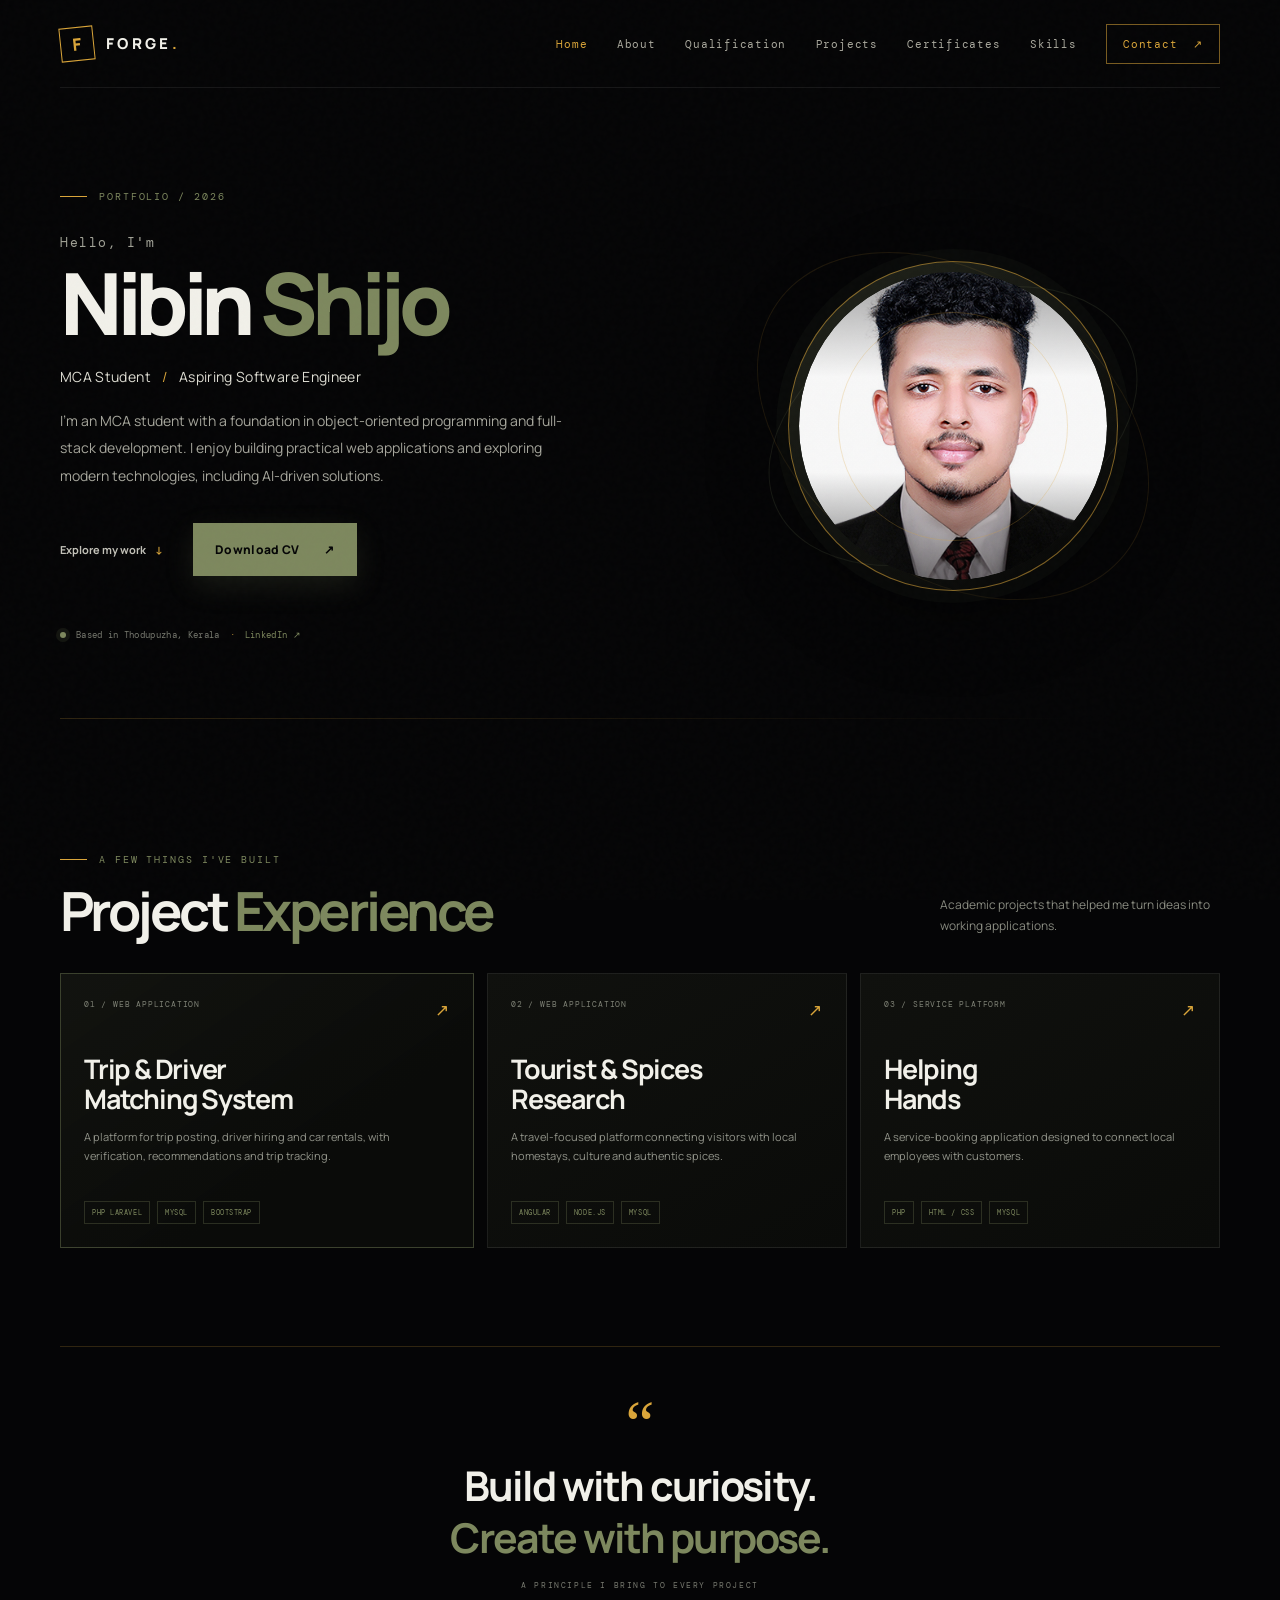
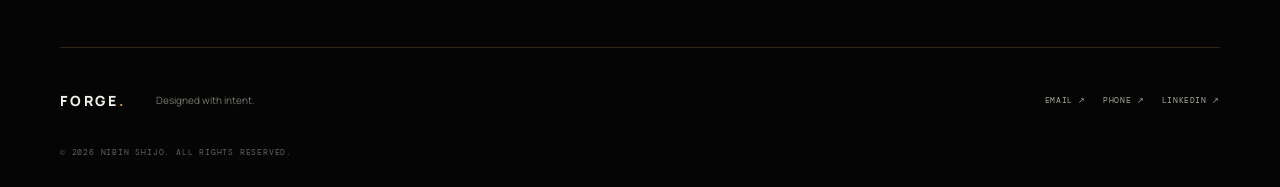
==== index.html @ 7d83c455 "initial commit" ====
<!DOCTYPE html>
<html lang="en">
<head>
  <meta charset="UTF-8" />
  <meta name="viewport" content="width=device-width, initial-scale=1.0" />
  <meta name="theme-color" content="#050506" />
  <meta name="description" content="The personal portfolio of Nibin Shijo — MCA student and aspiring software engineer." />

  <title>FORGE — Nibin Shijo | Portfolio</title>

  <link rel="preconnect" href="https://fonts.googleapis.com" />
  <link rel="preconnect" href="https://fonts.gstatic.com" crossorigin />

  <link href="https://fonts.googleapis.com/css2?family=DM+Mono:wght@400;500&family=Manrope:wght@400;500;600;700;800&display=swap" rel="stylesheet" />

  <link rel="stylesheet" href="Assets/css/style.css" />
</head>

<body>

  <div class="page-noise" aria-hidden="true"></div>

  <!-- HEADER -->
  <header class="site-header">

    <a class="brand" href="index.html" aria-label="FORGE home">
      <span class="brand-mark">F</span>
      <span class="brand-name">FORGE<span class="brand-period">.</span></span>
    </a>

    <button
      class="menu-toggle"
      type="button"
      aria-label="Open navigation"
      aria-expanded="false"
      aria-controls="primary-navigation"
    >
      <span></span>
      <span></span>
    </button>

    <nav class="primary-nav" id="primary-navigation" aria-label="Main navigation">
      <a class="nav-link active" href="index.html" aria-current="page">Home</a>
      <a class="nav-link" href="about.html">About</a>
      <a class="nav-link" href="qualification.html">Qualification</a>
      <a class="nav-link" href="projects.html">Projects</a>
      <a class="nav-link" href="certificate.html">Certificates</a>
      <a class="nav-link" href="skills.html">Skills</a>
      <a class="nav-link nav-contact" href="contact.html">
        Contact <span aria-hidden="true">↗</span>
      </a>
    </nav>

  </header>

  <!-- MAIN CONTENT -->
  <main>

    <!-- HERO SECTION -->
    <section class="hero section-shell" aria-labelledby="hero-title">

      <!-- LEFT CONTENT -->
      <div class="hero-copy">

        <p class="eyebrow">
          <span class="eyebrow-line"></span>
          PORTFOLIO / 2026
        </p>

        <p class="intro-label">Hello, I'm</p>

        <h1 id="hero-title">
          Nibin <span>Shijo</span><span class="heading-period"></span>
        </h1>

        <p class="hero-role">
          MCA Student
          <span class="role-divider">/</span>
          Aspiring Software Engineer
        </p>

        <p class="hero-description">
          I'm an MCA student with a foundation in object-oriented programming
          and full-stack development. I enjoy building practical web applications
          and exploring modern technologies, including AI-driven solutions.
        </p>

        <div class="hero-actions">

          <!-- <a class="button button-primary" href="mailto:nibinshijo@gmail.com">
            Let's connect
            <span class="button-arrow" aria-hidden="true">↗</span>
          </a> -->

          
          <a class="text-link" href="#selected-work">
            Explore my work <span aria-hidden="true">↓</span>
          </a>

          <a
            class="button button-primary"
            href="Assets/documents/Nibin-Shijo-Resume.pdf"
            download
          >
            Download CV <span aria-hidden="true">↗</span>
          </a>

        </div>

        <div class="hero-meta">

          <span class="availability-dot" aria-hidden="true"></span>

          <span>Based in Thodupuzha, Kerala</span>

          <span class="meta-separator">·</span>

          <a
            href="https://www.linkedin.com/in/nibin-shijo-0aa4ab343"
            target="_blank"
            rel="noopener noreferrer"
          >
            LinkedIn ↗
          </a>

        </div>

      </div>

      <!-- RIGHT SIDE: PROFILE PHOTO -->
      <div class="hero-visual">

        <!-- Decorative orbital rings -->
        <div class="orbit orbit-one" aria-hidden="true"></div>
        <div class="orbit orbit-two" aria-hidden="true"></div>

        <!-- Circular profile frame -->
        <div class="portrait-frame">

          <div class="portrait-inner">

            <!-- YOUR PROFILE PHOTO -->
            <img
              class="portrait-photo"
              src="Assets/images/profile.jpg"
              alt="Profile photograph of Nibin Shijo"
              fetchpriority="high"
            />

            <!-- Top label -->
            <!-- <span class="portrait-kicker">
              THE DEVELOPER
            </span> -->

            <!-- Bottom label -->
            <!-- <span class="portrait-name">
              NIBIN SHIJO
            </span> -->

          </div>

        </div>

        <!-- Decorative index -->
        <!-- <div class="visual-index" aria-hidden="true">
          <span>01</span>
          <span class="visual-index-line"></span>
          <span>04</span>
        </div> -->

        <!-- Side description -->
        <!-- <div class="visual-note" aria-hidden="true">
          CURIOUS BY NATURE<br />
          BUILT TO CREATE
        </div> -->

      </div>

      <div class="hero-bottom-rule" aria-hidden="true"></div>

      <!-- <div class="scroll-cue">
        <span class="scroll-line"></span>
        SCROLL TO EXPLORE
      </div> -->

    </section>

    <!-- TECHNOLOGY SECTION -->
    <!-- <section class="toolkit section-shell" aria-labelledby="toolkit-title">

      <div class="section-kicker">
        <span class="section-number">01</span>
        <h2 id="toolkit-title">TOOLS IN MY WORKFLOW</h2>
      </div>

      <div class="toolkit-list" aria-label="Technologies">

        <span>JAVA</span>
        <span>PYTHON</span>
        <span>PHP / LARAVEL</span>
        <span>ANGULAR</span>
        <span>MYSQL</span>
        <span>HTML & CSS</span>

      </div>

    </section> -->

    <!-- PROJECT SECTION -->
    <section
      class="work-section section-shell"
      id="selected-work"
      aria-labelledby="work-title"
    >

      <div class="work-heading">

        <div>
          <p class="eyebrow">
            <span class="eyebrow-line"></span>
            A FEW THINGS I'VE BUILT
          </p>

          <h2 id="work-title">
            Project <span>Experience</span><span class="heading-period"></span>
          </h2>
        </div>

        <p class="work-heading-note">
          Academic projects that helped me turn ideas into working applications.
        </p>

      </div>

      <div class="project-grid">

        <article class="project-card project-card-featured">

          <div class="project-topline">
            <span>01 / WEB APPLICATION</span>
            <span class="project-symbol">↗</span>
          </div>

          <h3>Trip &amp; Driver<br />Matching System</h3>

          <p>
            A platform for trip posting, driver hiring and car rentals,
            with verification, recommendations and trip tracking.
          </p>

          <div class="project-tags">
            <span>PHP LARAVEL</span>
            <span>MYSQL</span>
            <span>BOOTSTRAP</span>
          </div>

        </article>

        <article class="project-card">

          <div class="project-topline">
            <span>02 / WEB APPLICATION</span>
            <span class="project-symbol">↗</span>
          </div>

          <h3>Tourist &amp; Spices<br />Research</h3>

          <p>
            A travel-focused platform connecting visitors with local
            homestays, culture and authentic spices.
          </p>

          <div class="project-tags">
            <span>ANGULAR</span>
            <span>NODE.JS</span>
            <span>MYSQL</span>
          </div>

        </article>

        <article class="project-card">

          <div class="project-topline">
            <span>03 / SERVICE PLATFORM</span>
            <span class="project-symbol">↗</span>
          </div>

          <h3>Helping<br />Hands</h3>

          <p>
            A service-booking application designed to connect
            local employees with customers.
          </p>

          <div class="project-tags">
            <span>PHP</span>
            <span>HTML / CSS</span>
            <span>MYSQL</span>
          </div>

        </article>

      </div>

    </section>

    <!-- PERSONAL QUOTE -->
    <section class="quote-section section-shell" aria-label="Personal quote">

      <span class="quote-mark" aria-hidden="true">“</span>

      <blockquote>
        Build with curiosity.<br />
        <span>Create with purpose.</span>
      </blockquote>

      <p class="quote-credit">
        A PRINCIPLE I BRING TO EVERY PROJECT
      </p>

    </section>

  </main>

  <!-- FOOTER -->
  <footer class="site-footer section-shell">

    <a class="footer-brand" href="index.html">
      FORGE<span>.</span>
    </a>

    <p>Designed with intent.</p>

    <div class="footer-links">

      <a href="mailto:nibinshijo@gmail.com">EMAIL ↗</a>

      <a href="tel:+918281310575">PHONE ↗</a>

      <a
        href="https://www.linkedin.com/in/nibin-shijo-0aa4ab343"
        target="_blank"
        rel="noopener noreferrer"
      >
        LINKEDIN ↗
      </a>

    </div>

    <small>
      © <span id="current-year">2026</span>
      NIBIN SHIJO. ALL RIGHTS RESERVED.
    </small>

  </footer>

  <!-- JAVASCRIPT -->
  <script src="Assets/js/script.js"></script>

</body>
</html>
---- Assets/css/style.css ----
/* =====================================================
   FORGE PERSONAL PORTFOLIO
   COMPLETE MAIN STYLESHEET
===================================================== */


/* =====================================================
   01. ROOT VARIABLES
===================================================== */

:root {
    --black: #050506;
    --black-soft: #0b0c0a;
    --panel: #10110e;

    --olive: #7D885E;
    --olive-deep: #626d48;

    --brass: #D9A53A;

    --white: #f1f0e9;
    --muted: #a2a397;

    --line: rgba(217,165,58,0.20);

    --font-main: "Manrope", "Segoe UI", sans-serif;
    --font-mono: "DM Mono", Consolas, monospace;
}


/* =====================================================
   02. GLOBAL STYLES
===================================================== */

* {
    margin: 0;
    padding: 0;
    box-sizing: border-box;
}

html {
    scroll-behavior: smooth;
    background: var(--black);
}

body {
    background: var(--black);
    color: var(--white);
    font-family: var(--font-main);
    -webkit-font-smoothing: antialiased;
    overflow-x: hidden;
}

a {
    color: inherit;
    text-decoration: none;
}

button {
    font: inherit;
}

img {
    max-width: 100%;
}

::selection {
    background: var(--brass);
    color: var(--black);
}

.section-shell,
.site-header {
    width: min(1160px, calc(100% - 96px));
    margin-inline: auto;
}


/* =====================================================
   03. BACKGROUND TEXTURE
===================================================== */

.page-noise {
    position: fixed;
    inset: 0;
    z-index: 10;
    pointer-events: none;
    opacity: .035;

    background-image: url("data:image/svg+xml,%3Csvg viewBox='0 0 180 180' xmlns='http://www.w3.org/2000/svg'%3E%3Cfilter id='n'%3E%3CfeTurbulence type='fractalNoise' baseFrequency='.9' numOctaves='3' stitchTiles='stitch'/%3E%3C/filter%3E%3Crect width='100%25' height='100%25' filter='url(%23n)' opacity='.5'/%3E%3C/svg%3E");
}


/* =====================================================
   04. HEADER AND NAVIGATION
===================================================== */

.site-header {
    min-height: 88px;

    display: flex;
    align-items: center;
    justify-content: space-between;

    border-bottom: 1px solid rgba(255,255,255,.075);

    position: relative;
    z-index: 20;
}

.brand {
    display: inline-flex;
    align-items: center;
    gap: 12px;
}

.brand-mark {
    width: 34px;
    height: 34px;

    display: grid;
    place-items: center;

    border: 1px solid var(--brass);
    color: var(--brass);

    font-size: 17px;
    font-weight: 800;

    transform: rotate(-6deg);
}

.brand-name {
    letter-spacing: .22em;
    font-size: 15px;
    font-weight: 800;
}

.brand-period,
.footer-brand span {
    color: var(--brass);
}

.primary-nav {
    display: flex;
    align-items: center;
    gap: clamp(15px,2.3vw,30px);
}

.nav-link {
    color: #aaa99e;

    font: 11px var(--font-mono);
    letter-spacing: .07em;

    transition: color .25s ease;
}

.nav-link:hover,
.nav-link.active {
    color: var(--brass);
}

.nav-contact {
    color: var(--brass);

    border: 1px solid rgba(217,165,58,.55);
    padding: 12px 16px;

    transition: background .25s ease;
}

.nav-contact:hover {
    background: rgba(217,165,58,.1);
}

.nav-contact span {
    padding-left: 8px;
}

.menu-toggle {
    display: none;
    background: transparent;
    border: 1px solid rgba(217,165,58,.35);
    cursor: pointer;
}


/* =====================================================
   05. COMMON TYPOGRAPHY
===================================================== */

.eyebrow,
.intro-label,
.section-kicker h2,
.toolkit-list,
.hero-meta,
.visual-note,
.visual-index,
.scroll-cue,
.project-topline,
.project-tags,
.quote-credit,
.footer-links,
.site-footer small {
    font-family: var(--font-mono);
}

.eyebrow {
    color: var(--olive);

    font-size: 10px;
    letter-spacing: .19em;

    display: flex;
    gap: 12px;
    align-items: center;

    margin-bottom: 31px;
}

.eyebrow-line {
    width: 27px;
    height: 1px;
    background: var(--brass);
    display: inline-block;
}

.intro-label {
    color: var(--muted);
    font-size: 13px;
    letter-spacing: .12em;
    margin-bottom: 10px;
}

h1 {
    font-size: clamp(52px,6.7vw,88px);
    line-height: .98;
    letter-spacing: -.075em;
    font-weight: 800;
}

h1 span:first-child {
    color: var(--olive);
}

.heading-period {
    color: var(--brass);
}


/* =====================================================
   06. COMMON BUTTONS
===================================================== */

.button {
    display: inline-flex;
    align-items: center;
    justify-content: center;
    gap: 25px;

    min-height: 53px;
    padding: 0 22px;

    font-size: 12px;
    font-weight: 800;
    letter-spacing: .025em;

    transition: transform .2s ease, background .2s ease;
}

.button:hover {
    transform: translateY(-3px);
}

.button-primary {
    background: var(--olive);
    color: var(--black);

    box-shadow: 0 10px 30px rgba(125,136,94,.16);
}

.button-primary:hover {
    background: #929d70;
}

.button-arrow {
    color: var(--brass);
    font-size: 17px;
}

.text-link {
    color: #c3c2b9;
    font-size: 11px;
    font-weight: 700;
}

.text-link span {
    color: var(--brass);
    margin-left: 7px;
}


/* =====================================================
   07. HOME PAGE - HERO
===================================================== */

.hero {
    min-height: 625px;

    padding-top: 102px;
    padding-bottom: 100px;

    display: grid;
    grid-template-columns: 1.08fr .92fr;

    align-items: center;
    position: relative;
}

.hero-copy {
    max-width: 600px;
    position: relative;
    z-index: 2;
    padding-bottom: 22px;
}

.hero-role {
    color: #deddd3;
    font-size: 14px;
    letter-spacing: .025em;
    margin-top: 22px;
}

.role-divider {
    color: var(--brass);
    padding-inline: 8px;
}

.hero-description {
    max-width: 505px;
    color: #a6a69c;
    font-size: 14px;
    line-height: 1.95;
    margin-top: 21px;
}

.hero-actions {
    display: flex;
    align-items: center;
    gap: 30px;
    margin-top: 34px;
}

.hero-meta {
    display: flex;
    align-items: center;
    flex-wrap: wrap;
    gap: 10px;

    color: #77796f;
    font-size: 9px;
    letter-spacing: .035em;

    margin-top: 53px;
}

.hero-meta a {
    color: var(--olive);
}

.availability-dot {
    width: 6px;
    height: 6px;
    border-radius: 50%;

    background: var(--olive);
    box-shadow: 0 0 0 4px rgba(125,136,94,.12);
}

.meta-separator {
    color: var(--brass);
}


/* =====================================================
   08. PROFILE PHOTO
===================================================== */

.hero-visual {
    min-height: 410px;

    display: grid;
    place-items: center;

    position: relative;
    isolation: isolate;
}

.portrait-frame {
    width: min(330px,27vw);
    aspect-ratio: 1;

    border-radius: 50%;
    padding: 10px;

    border: 1px solid rgba(217,165,58,.55);

    position: relative;
    z-index: 1;

    background: linear-gradient(
        145deg,
        rgba(125,136,94,.24),
        rgba(5,5,6,.4)
    );

    box-shadow:
        0 0 0 12px rgba(125,136,94,.045),
        0 22px 80px rgba(0,0,0,.45);
}

.portrait-inner {
    width: 100%;
    height: 100%;

    border-radius: 50%;
    overflow: hidden;

    position: relative;

    display: flex;
    align-items: center;
    justify-content: center;

    background: #11130f;
}

.portrait-photo {
    position: absolute;
    inset: 0;

    width: 100%;
    height: 100%;

    object-fit: cover;
    object-position: center 30%;

    border-radius: 50%;
    z-index: 1;
}

.portrait-inner::after {
    content: "";
    position: absolute;
    inset: 0;

    border-radius: 50%;

    background: linear-gradient(
        to bottom,
        rgba(5,5,6,.38) 0%,
        rgba(5,5,6,.03) 34%,
        rgba(5,5,6,.03) 65%,
        rgba(5,5,6,.58) 100%
    );

    z-index: 2;
    pointer-events: none;
}

.portrait-inner::before {
    content: "";
    position: absolute;

    width: 74%;
    height: 74%;

    border: 1px solid rgba(217,165,58,.24);
    border-radius: 50%;

    z-index: 3;
    pointer-events: none;
}

.portrait-kicker,
.portrait-name {
    position: absolute;
    z-index: 4;

    text-align: center;
    white-space: nowrap;

    pointer-events: none;
}

.portrait-kicker {
    top: 17%;
    left: 50%;
    transform: translateX(-50%);

    color: var(--brass);
    font: 9px var(--font-mono);
    letter-spacing: .28em;
}

.portrait-name {
    bottom: 16%;
    left: 50%;
    transform: translateX(-50%);

    color: #d3d1c7;
    font: 9px var(--font-mono);
    letter-spacing: .25em;
}

.orbit {
    position: absolute;
    border: 1px solid rgba(125,136,94,.18);
    border-radius: 50%;
    transform: rotate(-25deg);
}

.orbit-one {
    width: 390px;
    height: 250px;
}

.orbit-two {
    width: 430px;
    height: 300px;
    border-color: rgba(217,165,58,.12);
    transform: rotate(35deg);
}

.visual-index {
    position: absolute;
    right: 5%;
    bottom: 7%;

    display: flex;
    align-items: center;
    gap: 9px;

    color: #888a7e;
    font-size: 9px;
}

.visual-index span:first-child {
    color: var(--brass);
}

.visual-index-line {
    height: 1px;
    width: 37px;
    background: var(--olive);
}

.visual-note {
    position: absolute;
    left: -1%;
    bottom: 8%;

    color: #72756a;
    font-size: 8px;
    line-height: 1.8;
    letter-spacing: .11em;
}

.hero-bottom-rule {
    position: absolute;
    bottom: 44px;
    left: 0;
    right: 0;

    height: 1px;
    background: linear-gradient(90deg,var(--line),transparent 88%);
}

.scroll-cue {
    position: absolute;
    right: 0;
    bottom: 28px;

    display: flex;
    align-items: center;
    gap: 10px;

    color: #696b61;
    font-size: 8px;
    letter-spacing: .12em;
}

.scroll-line {
    width: 25px;
    height: 1px;
    background: var(--brass);
}


/* =====================================================
   09. TECHNOLOGY TOOLKIT
===================================================== */

.toolkit {
    padding-top: 37px;
    padding-bottom: 76px;
    border-bottom: 1px solid rgba(255,255,255,.07);
}

.section-kicker {
    display: flex;
    align-items: center;
    gap: 16px;
}

.section-number {
    color: var(--brass);
    font: 10px var(--font-mono);
}

.section-kicker h2 {
    color: #77796f;
    font-size: 9px;
    letter-spacing: .17em;
    font-weight: 400;
}

.toolkit-list {
    margin-top: 24px;

    display: grid;
    grid-template-columns: repeat(6,1fr);
    gap: 10px;
}

.toolkit-list span {
    min-height: 57px;

    display: grid;
    place-items: center;

    border: 1px solid rgba(255,255,255,.075);

    color: #9b9c91;
    font-size: 10px;
    letter-spacing: .08em;

    transition: border-color .2s ease,color .2s ease;
}

.toolkit-list span:hover {
    border-color: var(--olive);
    color: var(--white);
}


/* =====================================================
   10. HOME PAGE PROJECT CARDS
===================================================== */

.work-section {
    padding-top: 90px;
    padding-bottom: 98px;
}

.work-heading {
    display: flex;
    justify-content: space-between;
    align-items: end;
    gap: 30px;
    margin-bottom: 36px;
}

.work-heading .eyebrow {
    margin-bottom: 17px;
}

.work-heading h2 {
    font-size: clamp(36px,4.5vw,54px);
    letter-spacing: -.065em;
    line-height: 1;
}

.work-heading h2 span:first-child {
    color: var(--olive);
}

.work-heading-note {
    max-width: 280px;
    color: #898b80;
    font-size: 12px;
    line-height: 1.8;
}

.project-grid {
    display: grid;
    grid-template-columns: 1.15fr 1fr 1fr;
    gap: 13px;
}

.project-card {
    min-height: 275px;
    padding: 25px 23px 23px;

    display: flex;
    flex-direction: column;

    background: linear-gradient(150deg,#10110e,#0a0b09);
    border: 1px solid rgba(255,255,255,.08);

    transition: transform .25s ease,border-color .25s ease;
}

.project-card:hover {
    transform: translateY(-5px);
    border-color: rgba(217,165,58,.35);
}

.project-card-featured {
    border-color: rgba(125,136,94,.42);
    background: linear-gradient(145deg,rgba(125,136,94,.11),#0a0b09 64%);
}

.project-topline {
    display: flex;
    justify-content: space-between;

    color: #7e8175;
    font-size: 8px;
    letter-spacing: .1em;
}

.project-symbol {
    color: var(--brass);
    font-size: 17px;
}

.project-card h3 {
    font-size: clamp(20px,2.1vw,27px);
    line-height: 1.13;
    letter-spacing: -.045em;
    margin: 33px 0 12px;
}

.project-card p {
    color: #92948a;
    font-size: 11px;
    line-height: 1.8;
    margin-bottom: 24px;
}

.project-tags {
    display: flex;
    flex-wrap: wrap;
    gap: 7px;
    margin-top: auto;
}

.project-tags span {
    color: var(--olive);
    border: 1px solid rgba(125,136,94,.28);
    padding: 6px 7px;
    font-size: 7px;
    letter-spacing: .08em;
}


/* =====================================================
   11. COMMON INNER PAGE HEADING
===================================================== */

.inner-page {
    min-height: 65vh;
    padding-top: 1px;
    padding-bottom: 105px;
}

.page-heading {
    width: 100%;
    max-width: 850px;

    display: flex;
    flex-direction: column;
    align-items: center;

    text-align: center;

    margin: 70px auto 55px;
    padding-bottom: 55px;

    border-bottom: 1px solid rgba(255,255,255,.08);
}

.page-heading .eyebrow {
    justify-content: center;
    margin-bottom: 22px;
}

.page-heading h1 {
    font-size: clamp(43px,6vw,72px);
    line-height: 1.05;
    letter-spacing: -.075em;
}

.page-heading h1 span:first-child {
    color: var(--olive);
}

.page-heading h1 .heading-period {
    color: var(--brass);
}

.page-intro {
    max-width: 620px;
    margin: 20px auto 0;

    color: #a6a69c;
    font-size: 14px;
    line-height: 1.9;

    text-align: center;
}

.content-section {
    padding-top: 1px;
}

.content-section > .section-kicker {
    margin-bottom: 25px;
}

.section-description {
    max-width: 650px;
    color: #92948a;
    font-size: 12px;
    line-height: 1.8;
    margin-bottom: 23px;
}


/* =====================================================
   12. COMMON PANELS
===================================================== */

.info-panel,
.skill-panel,
.certificate-card,
.compact-card,
.timeline-card {
    background: linear-gradient(150deg,#11120f,#0a0b09);
    border: 1px solid rgba(255,255,255,.08);
}

.info-panel {
    padding: 30px;
}

.panel-index {
    color: var(--brass);
    font: 9px var(--font-mono);
    letter-spacing: .14em;
    margin-bottom: 20px;
}


/* =====================================================
   13. ABOUT PAGE
===================================================== */

.about-grid {
    display: grid;
    grid-template-columns: 1.35fr .85fr;
    gap: 14px;
    padding-top: 36px;
}

.about-main-panel h2,
.contact-message h2 {
    font-size: clamp(25px,3.5vw,38px);
    line-height: 1.16;
    letter-spacing: -.05em;
    margin-bottom: 19px;
}

.about-main-panel h2 span,
.callout-panel h2 span {
    color: var(--olive);
}

.about-main-panel > p:not(.panel-index),
.contact-message > p:not(.panel-index) {
    color: #a1a297;
    font-size: 12px;
    line-height: 1.95;
    margin-bottom: 14px;
}

.detail-list {
    margin: 0;
}

.detail-list > div {
    padding: 15px 0;
    border-bottom: 1px solid rgba(255,255,255,.07);
}

.detail-list > div:last-child {
    border-bottom: 0;
}

.detail-list dt,
.contact-label {
    color: #77796f;
    font: 9px var(--font-mono);
    letter-spacing: .13em;
    margin-bottom: 7px;
}

.detail-list dd {
    color: var(--white);
    font-size: 12px;
    line-height: 1.6;
    margin: 0;
    overflow-wrap: anywhere;
}

.detail-list a:hover {
    color: var(--brass);
}

.compact-card-grid {
    display: grid;
    grid-template-columns: repeat(3,1fr);
    gap: 13px;
}

.compact-card {
    min-height: 210px;
    padding: 24px;
    transition: transform .25s ease,border-color .25s ease;
}

.compact-card:hover {
    transform: translateY(-5px);
    border-color: rgba(217,165,58,.35);
}

.card-count {
    color: var(--brass);
    font: 10px var(--font-mono);
}

.compact-card h3 {
    color: var(--white);
    font-size: 19px;
    line-height: 1.3;
    letter-spacing: -.035em;
    margin: 24px 0 11px;
}

.compact-card p {
    color: #92948a;
    font-size: 11px;
    line-height: 1.85;
}

.callout-panel {
    margin-top: 58px;
    padding: 29px 31px;

    border: 1px solid rgba(217,165,58,.2);

    background: linear-gradient(
        110deg,
        rgba(125,136,94,.12),
        rgba(5,5,6,.2)
    );

    display: flex;
    justify-content: space-between;
    align-items: center;
    gap: 25px;
}

.callout-panel .panel-index {
    margin-bottom: 12px;
}

.callout-panel h2 {
    color: var(--white);
    font-size: clamp(22px,3vw,31px);
    letter-spacing: -.045em;
}

.callout-panel .button {
    flex-shrink: 0;
}


/* =====================================================
   14. QUALIFICATION PAGE
===================================================== */

.timeline-list {
    max-width: 850px;
}

.timeline-item {
    display: grid;
    grid-template-columns: 150px 20px 1fr;
    gap: 15px;
    position: relative;
    padding-bottom: 17px;
}

.timeline-item:not(:last-child) .timeline-marker::after {
    content: "";
    position: absolute;
    width: 1px;
    top: 13px;
    bottom: -19px;
    left: 50%;
    background: rgba(217,165,58,.25);
}

.timeline-date {
    color: #85877c;
    font: 9px var(--font-mono);
    letter-spacing: .08em;
    padding-top: 27px;
}

.timeline-marker {
    width: 9px;
    height: 9px;
    border-radius: 50%;
    border: 1px solid var(--brass);
    background: var(--black);
    margin: 29px auto 0;
    position: relative;
    z-index: 1;
}

.timeline-card {
    padding: 22px 25px;
}

.timeline-card .panel-index {
    margin-bottom: 10px;
}

.timeline-card h2 {
    color: var(--white);
    font-size: 19px;
    letter-spacing: -.03em;
    margin-bottom: 8px;
}

.timeline-card h2 span {
    color: var(--olive);
}

.timeline-card .institution {
    color: #92948a;
    font-size: 11px;
    line-height: 1.7;
    margin-bottom: 12px;
}

.result-line {
    color: #85877c;
    font: 9px var(--font-mono);
    letter-spacing: .08em;
}

.result-line strong {
    color: var(--brass);
    font-size: 11px;
    margin-left: 7px;
}


/* Qualification redesigned timeline */

.qualification-page {
    position: relative;
    overflow: hidden;
    padding-bottom: 100px;
}

.qualification-page::before {
    content: "";
    position: absolute;
    top: 35px;
    left: 50%;

    width: min(550px,90vw);
    aspect-ratio: 1;

    transform: translateX(-50%);
    border-radius: 50%;

    background: radial-gradient(
        circle,
        rgba(125,136,94,.09),
        transparent 70%
    );

    pointer-events: none;
    z-index: 0;
}

.qualification-page > * {
    position: relative;
    z-index: 1;
}

.q-heading {
    max-width: 780px;

    margin: 82px auto;
    padding: 0 16px 42px;

    border-bottom: 1px solid rgba(255,255,255,.08);

    display: flex;
    flex-direction: column;
    align-items: center;

    text-align: center;

    animation: qFadeUp .8s ease both;
}

.q-heading .eyebrow {
    justify-content: center;
    margin-bottom: 20px;
    color: var(--brass);
}

.q-heading h1 {
    margin: 0;
    font-size: clamp(42px,6vw,68px);
    line-height: 1.1;
    letter-spacing: -.065em;
}

.q-heading h1 span {
    color: var(--olive);
}

.q-heading .page-intro {
    max-width: 590px;
    margin: 20px auto 0;
    color: var(--muted);
    font-size: 14px;
    line-height: 1.9;
}

.q-heading-line {
    width: 54px;
    height: 2px;
    margin-top: 27px;
    border-radius: 10px;
    background: var(--brass);
}

.q-heading-meta {
    display: flex;
    align-items: center;
    justify-content: center;
    flex-wrap: wrap;
    gap: 10px;
    margin-top: 23px;
}

.q-heading-meta span {
    padding: 9px 13px;
    border: 1px solid rgba(217,165,58,.2);
    border-radius: 30px;
    background: rgba(125,136,94,.05);
    color: var(--muted);
    font: 9px var(--font-mono);
    letter-spacing: .1em;
}

.q-section-header {
    margin-bottom: 62px;
    text-align: center;
    animation: qFadeUp .8s ease .1s both;
}

.q-section-header .section-kicker {
    justify-content: center;
}

.q-section-header > h2 {
    margin-top: 17px;
    color: var(--white);
    font-size: clamp(27px,4vw,38px);
    letter-spacing: -.05em;
}

.q-section-header > h2 span {
    color: var(--olive);
}

.q-section-header > p {
    margin-top: 12px;
    color: var(--muted);
    font-size: 12px;
    line-height: 1.8;
}

.q-timeline {
    position: relative;
    width: min(760px,100%);
    margin: 0 auto;
    padding: 5px 0 15px;
}

.q-timeline::before {
    content: "";
    position: absolute;
    top: 0;
    bottom: 0;
    left: 50%;
    width: 1px;
    transform: translateX(-50%);

    background: linear-gradient(
        to bottom,
        transparent,
        rgba(217,165,58,.72) 9%,
        rgba(125,136,94,.65) 90%,
        transparent
    );
}

.q-timeline-item {
    position: relative;
    display: flex;
    flex-direction: column;
    align-items: center;
    width: 100%;
    padding: 30px 0 35px;

    opacity: 0;
    animation: qTimelineReveal .75s ease forwards;
}

.q-timeline-item:nth-child(1) {
    animation-delay: .12s;
}

.q-timeline-item:nth-child(2) {
    animation-delay: .25s;
}

.q-timeline-item:nth-child(3) {
    animation-delay: .38s;
}

.q-timeline-item:nth-child(4) {
    animation-delay: .51s;
}

.q-timeline-marker {
    position: absolute;
    top: 0;
    left: 50%;
    z-index: 3;

    width: 16px;
    height: 16px;

    transform: translateX(-50%);

    border: 2px solid var(--brass);
    border-radius: 50%;

    background: var(--black);
    box-shadow: 0 0 0 6px rgba(217,165,58,.08);

    transition: background .3s ease,box-shadow .3s ease;
}

.q-timeline-item:hover .q-timeline-marker {
    background: var(--brass);
    box-shadow: 0 0 0 10px rgba(217,165,58,.1);
}

.q-education-card {
    position: relative;
    width: 100%;
    overflow: hidden;

    padding: 32px 35px;

    border: 1px solid rgba(217,165,58,.17);
    border-radius: 12px;

    background: linear-gradient(
        140deg,
        rgba(125,136,94,.1),
        rgba(16,17,14,.97) 67%
    );

    text-align: center;

    transition:
        transform .35s ease,
        border-color .35s ease,
        box-shadow .35s ease,
        background .35s ease;
}

.q-education-card::before {
    content: "";
    position: absolute;
    top: 0;
    left: 50%;

    width: 65px;
    height: 2px;

    transform: translateX(-50%);
    background: var(--brass);
}

.q-education-card::after {
    content: attr(data-number);
    position: absolute;
    right: 15px;
    bottom: -25px;

    color: rgba(217,165,58,.045);
    font-size: 110px;
    font-weight: 800;
    line-height: 1;

    pointer-events: none;
}

.q-education-card:hover {
    transform: translateY(-7px);
    border-color: rgba(217,165,58,.52);

    background: linear-gradient(
        140deg,
        rgba(125,136,94,.16),
        rgba(16,17,14,.98) 70%
    );

    box-shadow: 0 18px 45px rgba(0,0,0,.3);
}

.q-stage {
    display: inline-flex;
    align-items: center;
    justify-content: center;

    margin-bottom: 20px;
    padding: 8px 15px;

    border: 1px solid rgba(217,165,58,.25);
    border-radius: 30px;

    background: rgba(217,165,58,.08);
    color: var(--brass);

    font: 9px var(--font-mono);
    letter-spacing: .12em;
}

.q-year {
    display: block;
    margin-bottom: 13px;

    color: var(--olive);
    font: 10px var(--font-mono);
    letter-spacing: .15em;
}

.q-education-card h3 {
    position: relative;
    z-index: 1;

    margin-bottom: 13px;

    color: var(--white);
    font-size: clamp(19px,3vw,25px);
    line-height: 1.4;
    letter-spacing: -.035em;
}

.q-education-card h3 span {
    color: var(--brass);
}

.q-institution {
    position: relative;
    z-index: 1;

    max-width: 520px;
    margin: 0 auto 22px;

    color: var(--muted);
    font-size: 12px;
    line-height: 1.8;
}

.q-result {
    position: relative;
    z-index: 1;

    display: inline-flex;
    align-items: center;
    justify-content: center;
    gap: 10px;

    padding: 11px 20px;

    border: 1px solid rgba(125,136,94,.3);
    border-radius: 6px;

    background: rgba(125,136,94,.12);
}

.q-result span {
    color: var(--muted);
    font: 9px var(--font-mono);
    letter-spacing: .1em;
}

.q-result strong {
    color: var(--brass);
    font-size: 14px;
    font-weight: 800;
}

.q-learning-panel {
    max-width: 820px;
    margin: 85px auto 0;
    padding: 45px 30px;

    border: 1px solid rgba(217,165,58,.3);
    border-radius: 12px;

    background:
        radial-gradient(
            circle at top center,
            rgba(125,136,94,.18),
            transparent 65%
        ),
        #0b0c0a;

    text-align: center;
    animation: qFadeUp .85s ease .25s both;
}

.q-learning-icon {
    width: 58px;
    height: 58px;

    display: grid;
    place-items: center;

    margin: 0 auto 23px;

    border: 1px solid rgba(217,165,58,.45);
    border-radius: 50%;

    background: rgba(217,165,58,.06);
    color: var(--brass);
    font-size: 24px;

    transition: transform .35s ease;
}

.q-learning-panel:hover .q-learning-icon {
    transform: rotate(12deg) scale(1.08);
}

.q-learning-label {
    margin-bottom: 16px;
    color: var(--brass);
    font: 9px var(--font-mono);
    letter-spacing: .2em;
}

.q-learning-panel h2 {
    color: var(--white);
    font-size: clamp(25px,4vw,36px);
    letter-spacing: -.05em;
}

.q-learning-panel h2 span {
    color: var(--olive);
}

.q-learning-panel > p:not(.q-learning-label) {
    max-width: 490px;
    margin: 17px auto 25px;

    color: var(--muted);
    font-size: 12px;
    line-height: 1.9;
}

.q-learning-panel .button {
    margin-top: 5px;
}


/* =====================================================
   15. PROJECTS PAGE - INTRODUCTION
===================================================== */

.projects-page {
    padding-bottom: 100px;
    position: relative;
    overflow: hidden;
}

.projects-intro {
    text-align: center;
    max-width: 800px;

    margin: 85px auto 100px;
    padding: 0 15px;

    display: flex;
    flex-direction: column;
    align-items: center;

    animation: projectFadeUp .85s ease both;
}

.projects-intro .eyebrow {
    justify-content: center;
    color: var(--brass);
    margin-bottom: 22px;
}

.projects-intro h1 {
    font-size: clamp(43px,6vw,72px);
    letter-spacing: -.07em;
    line-height: 1.1;
}

.projects-intro h1 span:first-child {
    color: var(--olive);
}

.projects-intro h1 .heading-period {
    color: var(--brass);
}

.projects-intro-description {
    max-width: 590px;
    color: var(--muted);
    font-size: 13px;
    line-height: 1.9;
    margin: 22px auto 0;
}

.projects-intro-line {
    width: 55px;
    height: 2px;
    background: var(--brass);
    margin-top: 30px;
}


/* Project statistics */

.projects-overview {
    display: flex;
    align-items: center;
    justify-content: center;
    gap: 45px;
    margin-top: 35px;
}

.overview-item {
    display: flex;
    flex-direction: column;
    align-items: center;
    gap: 8px;
}

.overview-item strong {
    color: var(--brass);
    font-size: 27px;
    font-weight: 800;
}

.overview-item span {
    color: #85877c;
    font: 8px var(--font-mono);
    letter-spacing: .12em;
}

.overview-divider {
    height: 36px;
    width: 1px;
    background: rgba(217,165,58,.25);
}


/* =====================================================
   16. PROJECTS PAGE - SECTION HEADINGS
===================================================== */

.projects-section-heading {
    display: flex;
    align-items: center;
    justify-content: space-between;
    gap: 20px;

    margin-bottom: 25px;
    padding-bottom: 16px;

    border-bottom: 1px solid rgba(255,255,255,.08);
}

.projects-section-heading .section-kicker {
    display: flex;
    align-items: center;
    gap: 15px;
}

.projects-section-heading .section-kicker h2 {
    color: var(--white);
    font-size: 10px;
    letter-spacing: .15em;
    font-weight: 500;
}

.projects-heading-note {
    color: #77796f;
    font: 8px var(--font-mono);
    letter-spacing: .12em;
}

.featured-project-section {
    margin-bottom: 85px;
}

.other-projects-section {
    margin-bottom: 80px;
}


/* =====================================================
   17. FEATURED PROJECT CARD
===================================================== */

.featured-project-card {
    display: grid;
    grid-template-columns: 1.2fr .8fr;

    min-height: 560px;

    overflow: hidden;

    border: 1px solid rgba(217,165,58,.28);
    border-radius: 12px;

    background: linear-gradient(
        135deg,
        rgba(125,136,94,.09),
        #10110e 45%,
        #0a0b09
    );

    transition:
        border-color .3s ease,
        box-shadow .3s ease;
}

.featured-project-card:hover {
    border-color: rgba(217,165,58,.6);
    box-shadow: 0 20px 60px rgba(0,0,0,.25);
}

.featured-project-content {
    padding: 42px 38px;
}

.project-label-row {
    display: flex;
    align-items: center;
    flex-wrap: wrap;
    gap: 12px;
}

.project-type {
    color: var(--olive);
    font: 9px var(--font-mono);
    letter-spacing: .12em;
}

.featured-badge {
    padding: 6px 10px;

    border: 1px solid rgba(217,165,58,.4);
    border-radius: 3px;

    background: rgba(217,165,58,.08);

    color: var(--brass);
    font: 8px var(--font-mono);
    letter-spacing: .1em;
}

.featured-project-subtitle {
    color: var(--brass);
    font: 9px var(--font-mono);
    letter-spacing: .15em;

    margin-top: 35px;
    margin-bottom: 12px;
}

.featured-project-content h2 {
    color: var(--white);
    font-size: clamp(30px,3.7vw,45px);
    line-height: 1.15;
    letter-spacing: -.055em;

    margin-bottom: 18px;
}

.featured-project-content h2 span {
    color: var(--olive);
    display: block;
}

.featured-project-description {
    max-width: 560px;

    color: #a2a397;
    font-size: 12px;
    line-height: 1.95;

    margin-bottom: 28px;
}

.project-feature-heading,
.project-tech-heading {
    color: #85877c;
    font: 9px var(--font-mono);
    letter-spacing: .13em;

    margin-bottom: 16px;
}

.modern-feature-list {
    list-style: none;
    display: grid;
    gap: 13px;

    margin-bottom: 30px;
}

.modern-feature-list li {
    display: flex;
    align-items: flex-start;
    gap: 11px;

    color: #c1c1b7;
    font-size: 11px;
    line-height: 1.7;
}

.feature-check {
    flex-shrink: 0;
    color: var(--brass);
    font-size: 13px;
}

.project-tech-heading {
    margin-bottom: 13px;
}

.modern-tech-list {
    display: flex;
    flex-wrap: wrap;
    gap: 8px;
}

.modern-tech-list span {
    display: inline-flex;
    align-items: center;
    justify-content: center;

    padding: 8px 11px;

    border: 1px solid rgba(125,136,94,.3);
    background: rgba(125,136,94,.07);

    color: #c6c7bb;
    font: 8px var(--font-mono);
    letter-spacing: .05em;

    transition:
        border-color .2s ease,
        background .2s ease,
        transform .2s ease;
}

.modern-tech-list span:hover {
    border-color: var(--brass);
    background: rgba(217,165,58,.08);
    transform: translateY(-2px);
}


/* =====================================================
   18. FEATURED PROJECT VISUAL
===================================================== */

.featured-project-visual {
    min-height: 450px;

    display: grid;
    place-items: center;

    position: relative;
    overflow: hidden;

    background:
        radial-gradient(
            circle at center,
            rgba(125,136,94,.18),
            transparent 65%
        ),
        #090a08;

    border-left: 1px solid rgba(217,165,58,.12);
}

.project-visual-content {
    position: relative;
    z-index: 2;

    display: flex;
    flex-direction: column;
    align-items: center;
    justify-content: center;
}

.visual-top-label {
    color: var(--brass);
    font: 9px var(--font-mono);
    letter-spacing: .2em;
    margin-bottom: 30px;
}

.project-visual-symbol {
    width: 175px;
    height: 175px;

    display: grid;
    place-items: center;

    border: 1px solid rgba(217,165,58,.65);
    border-radius: 50%;

    background: linear-gradient(
        145deg,
        rgba(125,136,94,.17),
        rgba(5,5,6,.65)
    );

    box-shadow:
        0 0 0 12px rgba(125,136,94,.06),
        0 0 60px rgba(217,165,58,.06);

    animation: projectFloat 5s ease-in-out infinite;
}

.visual-symbol-inner {
    width: 115px;
    height: 115px;

    display: grid;
    place-items: center;

    border: 1px solid rgba(217,165,58,.4);

    color: var(--brass);
    font-size: 65px;
    font-weight: 800;
    letter-spacing: -.08em;
}

.visual-bottom-label {
    display: flex;
    align-items: center;
    gap: 12px;

    margin-top: 30px;

    color: #c4c4b9;
    font: 9px var(--font-mono);
    letter-spacing: .2em;
}

.visual-symbol-line {
    width: 25px;
    height: 1px;
    background: var(--brass);
}

.visual-caption {
    color: #77796f;
    font: 8px var(--font-mono);
    letter-spacing: .22em;
    margin-top: 17px;
}

.visual-corner-number {
    position: absolute;
    right: 22px;
    bottom: 15px;

    color: rgba(217,165,58,.15);
    font-size: 75px;
    font-weight: 800;
    line-height: 1;
}

.visual-orbit {
    position: absolute;
    border: 1px solid rgba(217,165,58,.13);
    border-radius: 50%;
}

.orbit-a {
    width: 350px;
    height: 220px;
    transform: rotate(-35deg);
}

.orbit-b {
    width: 390px;
    height: 270px;
    transform: rotate(35deg);
    border-color: rgba(125,136,94,.2);
}


/* =====================================================
   19. OTHER PROJECT CARDS
===================================================== */

.modern-project-grid {
    display: grid;
    grid-template-columns: repeat(2,1fr);
    gap: 18px;
}

.modern-project-card {
    position: relative;
    overflow: hidden;

    min-height: 550px;
    padding: 30px;

    border: 1px solid rgba(255,255,255,.09);
    border-radius: 10px;

    background: linear-gradient(
        155deg,
        #11120f,
        #090a08
    );

    display: flex;
    flex-direction: column;

    transition:
        transform .3s ease,
        border-color .3s ease,
        box-shadow .3s ease;
}

.modern-project-card::before {
    content: "";
    position: absolute;

    width: 200px;
    height: 200px;

    top: -110px;
    right: -90px;

    background: rgba(125,136,94,.1);
    border-radius: 50%;

    filter: blur(15px);

    transition: transform .4s ease;
}

.modern-project-card:hover {
    transform: translateY(-7px);
    border-color: rgba(217,165,58,.4);
    box-shadow: 0 20px 45px rgba(0,0,0,.25);
}

.modern-project-card:hover::before {
    transform: scale(1.5);
}

.modern-project-top {
    display: flex;
    justify-content: space-between;
    align-items: center;
}

.modern-project-number {
    color: #888a7e;
    font: 9px var(--font-mono);
    letter-spacing: .12em;
}

.modern-project-arrow {
    color: var(--brass);
    font-size: 19px;

    transition: transform .3s ease;
}

.modern-project-card:hover .modern-project-arrow {
    transform: translate(3px,-3px);
}

.modern-project-icon {
    width: 52px;
    height: 52px;

    display: grid;
    place-items: center;

    margin-top: 30px;
    margin-bottom: 24px;

    border: 1px solid rgba(217,165,58,.45);
    border-radius: 10px;

    background: rgba(125,136,94,.1);
    color: var(--brass);

    font-size: 25px;
}

.modern-project-category {
    color: var(--olive);
    font: 8px var(--font-mono);
    letter-spacing: .15em;
    margin-bottom: 13px;
}

.modern-project-card h3 {
    color: var(--white);
    font-size: clamp(25px,3vw,35px);
    line-height: 1.2;
    letter-spacing: -.055em;
    margin-bottom: 17px;
}

.modern-project-card h3 span {
    color: var(--olive);
}

.modern-project-description {
    color: #a2a397;
    font-size: 11px;
    line-height: 1.95;
    margin-bottom: 25px;
}

.modern-project-features {
    display: grid;
    gap: 13px;

    padding-top: 20px;
    padding-bottom: 25px;

    border-top: 1px solid rgba(255,255,255,.07);
}

.modern-project-features div {
    display: flex;
    align-items: flex-start;
    gap: 12px;

    color: #c1c1b7;
    font-size: 10px;
    line-height: 1.7;
}

.modern-project-features div span {
    color: var(--brass);
    font: 9px var(--font-mono);
}

.modern-project-footer {
    margin-top: auto;
    padding-top: 20px;
    border-top: 1px solid rgba(255,255,255,.07);
}

.modern-project-footer > p {
    color: #77796f;
    font: 8px var(--font-mono);
    letter-spacing: .13em;
    margin-bottom: 13px;
}


/* =====================================================
   20. PROJECT BOTTOM CALLOUT
===================================================== */

.project-bottom-callout {
    position: relative;
    overflow: hidden;

    margin-top: 100px;
    padding: 55px 25px;

    border: 1px solid rgba(217,165,58,.25);
    border-radius: 10px;

    background:
        radial-gradient(
            circle at 50% 0%,
            rgba(125,136,94,.16),
            transparent 65%
        ),
        #0b0c0a;

    text-align: center;

    animation: projectFadeUp .8s ease both;
}

.callout-small-label {
    color: var(--brass);
    font: 9px var(--font-mono);
    letter-spacing: .2em;
    margin-bottom: 18px;
}

.project-bottom-callout h2 {
    color: var(--white);
    font-size: clamp(27px,4vw,43px);
    letter-spacing: -.055em;
    line-height: 1.2;
}

.project-bottom-callout h2 span {
    color: var(--olive);
    display: block;
}

.project-bottom-callout > p:not(.callout-small-label) {
    max-width: 500px;
    margin: 17px auto 27px;

    color: var(--muted);
    font-size: 12px;
    line-height: 1.9;
}


/* =====================================================
   21. CERTIFICATES PAGE - PREMIUM DESIGN
===================================================== */

.certificate-grid {
    display: grid;
    grid-template-columns: repeat(2, minmax(0, 1fr));
    gap: 20px;
}

/* Certificate Card */

.certificate-card {
    position: relative;
    min-height: 300px;
    padding: 28px;

    display: flex;
    flex-direction: column;
    justify-content: space-between;

    overflow: hidden;

    background:
        linear-gradient(
            145deg,
            rgba(125,136,94,.09),
            #10110e 48%,
            #090a08
        );

    border: 1px solid rgba(217,165,58,.15);
    border-radius: 10px;

    transition:
        transform .4s ease,
        border-color .4s ease,
        box-shadow .4s ease,
        background .4s ease;

    animation: certificateReveal .8s ease both;
}

/* Staggered entrance animation */

.certificate-card:nth-child(1) {
    animation-delay: .1s;
}

.certificate-card:nth-child(2) {
    animation-delay: .2s;
}

.certificate-card:nth-child(3) {
    animation-delay: .3s;
}

.certificate-card:nth-child(4) {
    animation-delay: .4s;
}

/* Background golden glow */

.certificate-card::before {
    content: "";

    position: absolute;
    top: -100px;
    right: -100px;

    width: 220px;
    height: 220px;

    background: rgba(217,165,58,.09);
    border-radius: 50%;
    filter: blur(65px);

    transition: transform .5s ease, opacity .5s ease;

    pointer-events: none;
}

/* Bottom decorative line */

.certificate-card::after {
    content: "";

    position: absolute;
    left: 0;
    bottom: 0;

    width: 0;
    height: 2px;

    background: var(--brass);

    transition: width .5s ease;
}

/* Hover animation */

.certificate-card:hover {
    transform: translateY(-9px);

    border-color: rgba(217,165,58,.55);

    box-shadow:
        0 18px 45px rgba(0,0,0,.35),
        0 0 25px rgba(217,165,58,.06);

    background:
        linear-gradient(
            145deg,
            rgba(125,136,94,.14),
            #10110e 48%,
            #090a08
        );
}

.certificate-card:hover::before {
    transform: scale(1.6);
}

.certificate-card:hover::after {
    width: 100%;
}

/* Top information */

.certificate-top {
    position: relative;
    z-index: 1;

    display: flex;
    align-items: center;
    justify-content: space-between;
}

.certificate-icon {
    width: 38px;
    height: 38px;

    display: grid;
    place-items: center;

    border: 1px solid rgba(217,165,58,.45);
    border-radius: 5px;

    color: var(--brass);
    background: rgba(217,165,58,.06);

    font: 11px var(--font-mono);

    transition:
        transform .35s ease,
        background .35s ease;
}

.certificate-card:hover .certificate-icon {
    transform: rotate(-6deg) scale(1.08);
    background: rgba(217,165,58,.14);
}

.certificate-type {
    color: var(--olive);

    font: 9px var(--font-mono);
    letter-spacing: .13em;
}

/* Certificate content */

.certificate-content {
    position: relative;
    z-index: 1;

    margin: 28px 0;
}

.certificate-symbol {
    color: var(--brass);
    font-size: 34px;

    margin-bottom: 16px;

    transition: transform .4s ease;
}

.certificate-card:hover .certificate-symbol {
    transform: translateY(-5px);
}

.certificate-card h2 {
    color: var(--white);

    font-size: 23px;
    font-weight: 800;
    line-height: 1.3;
    letter-spacing: -.045em;

    margin: 0 0 9px;

    transition: color .3s ease;
}

.certificate-card:hover h2 {
    color: #ffffff;
}

.certificate-issuer {
    color: var(--brass);

    font: 10px var(--font-mono);
    letter-spacing: .1em;

    margin-bottom: 13px;
}

.certificate-description {
    max-width: 370px;

    color: #a2a397;

    font-size: 12px;
    line-height: 1.85;
}

/* Certificate information tags */

.certificate-meta {
    display: flex;
    flex-wrap: wrap;
    gap: 9px;

    margin-top: 19px;
}

.certificate-meta span {
    padding: 7px 10px;

    border: 1px solid rgba(217,165,58,.22);
    border-radius: 3px;

    background: rgba(217,165,58,.055);

    color: var(--brass);

    font: 9px var(--font-mono);
    letter-spacing: .08em;
}

/* Bottom action */

.certificate-action {
    position: relative;
    z-index: 1;

    display: flex;
    justify-content: space-between;
    align-items: center;

    padding-top: 17px;

    border-top: 1px solid rgba(255,255,255,.09);

    color: var(--olive);

    font: 9px var(--font-mono);
    letter-spacing: .14em;

    transition: color .3s ease;
}

.certificate-arrow {
    color: var(--brass);
    font-size: 19px;

    transition: transform .35s ease;
}

.certificate-link:hover .certificate-arrow {
    transform: translate(5px,-5px);
}

.certificate-card:hover .certificate-action {
    color: var(--brass);
}

/* Footnote */

.page-footnote {
    margin-top: 25px;

    color: #77796f;

    font-size: 10px;
    line-height: 1.9;
}

/* Entrance animation */

@keyframes certificateReveal {
    from {
        opacity: 0;
        transform: translateY(35px);
    }

    to {
        opacity: 1;
        transform: translateY(0);
    }
}

/* Certificate responsive design */

@media (max-width: 900px) {
    .certificate-grid {
        grid-template-columns: repeat(2, minmax(0, 1fr));
        gap: 15px;
    }
}

@media (max-width: 640px) {
    .certificate-grid {
        grid-template-columns: 1fr;
        gap: 17px;
    }

    .certificate-card {
        min-height: 275px;
        padding: 24px;
    }

    .certificate-card h2 {
        font-size: 21px;
    }

    .certificate-description {
        font-size: 11px;
    }
}


/* =====================================================
   22. SKILLS PAGE
===================================================== */

/* =========================================
   SKILLS PAGE - FORGE DESIGN
========================================= */

.skills-heading {
    position: relative;
    overflow: hidden;
}

.skills-heading h1 span {
    color: var(--olive);
}

.skills-heading-tag {
    display: inline-flex;
    align-items: center;
    gap: 10px;
    margin-top: 25px;
    padding: 10px 15px;
    border: 1px solid rgba(125, 136, 94, 0.3);
    border-radius: 30px;
    background: rgba(125, 136, 94, 0.07);
    color: var(--muted);
    font-family: "DM Mono", monospace;
    font-size: 10px;
    letter-spacing: 1.2px;
    animation: skillFadeUp 0.8s ease both;
}

.status-dot,
.tech-live-dot {
    width: 7px;
    height: 7px;
    border-radius: 50%;
    background: var(--olive);
    box-shadow: 0 0 12px var(--olive);
    animation: skillPulse 2s infinite;
}


/* SECTION DESCRIPTION */

.skills-section .section-description,
.project-tech-section .section-description {
    max-width: 650px;
    margin-bottom: 30px;
    color: var(--muted);
    line-height: 1.8;
}


/* SKILL CATEGORY GRID */

.skill-category-grid {
    display: grid;
    grid-template-columns: repeat(3, minmax(0, 1fr));
    gap: 22px;
    margin-top: 35px;
}


/* SKILL PANEL */

.skill-panel {
    position: relative;
    display: flex;
    flex-direction: column;
    min-height: 310px;
    padding: 28px;
    overflow: hidden;

    background:
        radial-gradient(
            circle at top right,
            rgba(125, 136, 94, 0.12),
            transparent 45%
        ),
        linear-gradient(
            145deg,
            #141510,
            #0b0c0a
        );

    border: 1px solid rgba(125, 136, 94, 0.18);
    border-radius: 12px;

    transition:
        transform 0.4s ease,
        border-color 0.4s ease,
        box-shadow 0.4s ease;

    animation: skillFadeUp 0.8s ease both;
}

.skill-panel:nth-child(2) {
    animation-delay: 0.15s;
}

.skill-panel:nth-child(3) {
    animation-delay: 0.3s;
}


/* PANEL GLOW */

.skill-panel::before {
    content: "";
    position: absolute;
    width: 180px;
    height: 180px;
    top: -100px;
    right: -100px;
    border-radius: 50%;
    background: rgba(125, 136, 94, 0.16);
    filter: blur(45px);
    transition: 0.5s ease;
}

.skill-panel:hover {
    transform: translateY(-10px);
    border-color: rgba(217, 165, 58, 0.55);

    box-shadow:
        0 18px 45px rgba(0, 0, 0, 0.3),
        0 0 25px rgba(217, 165, 58, 0.06);
}

.skill-panel:hover::before {
    transform: scale(1.5);
    background: rgba(217, 165, 58, 0.13);
}


/* PANEL HEADER */

.skill-panel-header {
    position: relative;
    display: flex;
    align-items: center;
    justify-content: space-between;
    gap: 10px;
    margin-bottom: 30px;
}

.skill-panel-icon {
    display: flex;
    align-items: center;
    justify-content: center;
    width: 48px;
    height: 48px;

    border: 1px solid rgba(217, 165, 58, 0.3);
    border-radius: 10px;

    background: rgba(217, 165, 58, 0.08);
    color: var(--brass);

    font-family: "DM Mono", monospace;
    font-size: 19px;

    transition: 0.4s ease;
}

.skill-panel:hover .skill-panel-icon {
    transform: rotate(-8deg) scale(1.08);
    background: rgba(217, 165, 58, 0.15);
}

.skill-panel .panel-index {
    color: var(--olive);
    font-family: "DM Mono", monospace;
    font-size: 10px;
    letter-spacing: 1.2px;
}


/* PANEL CONTENT */

.skill-panel h2 {
    position: relative;
    margin: 0 0 12px;
    color: var(--white);
    font-size: 21px;
    font-weight: 800;
    line-height: 1.4;
}

.skill-panel-description {
    position: relative;
    margin: 0 0 24px;
    color: var(--muted);
    font-size: 13px;
    line-height: 1.8;
}


/* SKILL CHIPS */

.skill-chip-list {
    position: relative;
    display: flex;
    flex-wrap: wrap;
    gap: 10px;
    margin-top: auto;
}

.skill-chip-list span {
    display: inline-flex;
    align-items: center;
    padding: 9px 15px;

    border: 1px solid rgba(125, 136, 94, 0.25);
    border-radius: 5px;

    background: rgba(125, 136, 94, 0.07);
    color: var(--white);

    font-family: "DM Mono", monospace;
    font-size: 12px;

    transition:
        color 0.3s ease,
        background 0.3s ease,
        border-color 0.3s ease,
        transform 0.3s ease;
}

.skill-chip-list span:hover {
    color: var(--brass);
    border-color: var(--brass);
    background: rgba(217, 165, 58, 0.09);
    transform: translateY(-4px);
}


/* PANEL FOOTER */

.skill-panel-footer {
    display: flex;
    justify-content: space-between;
    align-items: center;

    margin-top: 28px;
    padding-top: 16px;

    border-top: 1px solid rgba(255, 255, 255, 0.07);

    color: var(--muted);
    font-family: "DM Mono", monospace;
    font-size: 9px;
    letter-spacing: 1.5px;
}


/* =========================================
   TECHNOLOGY CLOUD
========================================= */

.technology-cloud-wrapper {
    position: relative;
    margin-top: 30px;
    padding: 35px;

    overflow: hidden;

    border: 1px solid rgba(125, 136, 94, 0.22);
    border-radius: 12px;

    background:
        radial-gradient(
            ellipse at top left,
            rgba(125, 136, 94, 0.12),
            transparent 55%
        ),
        #0b0c0a;

    animation: skillFadeUp 0.9s ease both;
}

.technology-cloud-heading {
    display: flex;
    align-items: center;
    gap: 12px;

    margin-bottom: 30px;

    color: var(--olive);
    font-family: "DM Mono", monospace;
    font-size: 11px;
    letter-spacing: 1.5px;
}

.technology-cloud {
    display: flex;
    flex-wrap: wrap;
    gap: 15px;
}

.technology-cloud span {
    position: relative;
    display: inline-flex;
    align-items: center;
    justify-content: center;

    min-width: 100px;
    padding: 15px 23px;

    border: 1px solid rgba(255, 255, 255, 0.1);
    border-radius: 6px;

    background: rgba(255, 255, 255, 0.025);
    color: var(--white);

    font-family: "DM Mono", monospace;
    font-size: 13px;

    transition: 0.35s ease;
}

.technology-cloud span:hover {
    transform: translateY(-6px);
    color: var(--brass);
    border-color: var(--brass);
    background: rgba(217, 165, 58, 0.08);

    box-shadow: 0 8px 25px rgba(217, 165, 58, 0.08);
}

.technology-cloud span.tech-featured {
    border-color: rgba(217, 165, 58, 0.4);
    color: var(--brass);
    background: rgba(217, 165, 58, 0.07);
}

.technology-cloud-footer {
    display: flex;
    flex-wrap: wrap;
    gap: 25px;

    margin-top: 35px;
    padding-top: 20px;

    border-top: 1px solid rgba(255, 255, 255, 0.08);

    color: var(--muted);
    font-family: "DM Mono", monospace;
    font-size: 9px;
    letter-spacing: 1.3px;
}


/* =========================================
   LEARNING CALLOUT
========================================= */

.skills-callout {
    position: relative;
    display: flex;
    align-items: center;
    justify-content: space-between;
    gap: 30px;

    margin-top: 80px;
    padding: 45px;

    overflow: hidden;

    border: 1px solid rgba(217, 165, 58, 0.25);
    border-radius: 12px;

    background:
        linear-gradient(
            120deg,
            rgba(125, 136, 94, 0.16),
            rgba(217, 165, 58, 0.05)
        ),
        #10110e;
}

.callout-content {
    position: relative;
    z-index: 2;
    max-width: 550px;
}

.skills-callout .panel-index {
    margin-bottom: 15px;
    color: var(--brass);
    font-family: "DM Mono", monospace;
    font-size: 10px;
    letter-spacing: 1.5px;
}

.skills-callout h2 {
    margin: 0 0 15px;
    color: var(--white);
    font-size: clamp(25px, 4vw, 36px);
    font-weight: 800;
    line-height: 1.3;
}

.skills-callout h2 span {
    color: var(--olive);
}

.skills-callout .callout-content > p:last-child {
    max-width: 450px;
    color: var(--muted);
    font-size: 13px;
    line-height: 1.8;
}

.skills-callout .button {
    position: relative;
    z-index: 2;
    flex-shrink: 0;
}

.callout-decoration {
    position: absolute;
    right: 20px;
    bottom: -75px;

    color: rgba(217, 165, 58, 0.045);
    font-size: 220px;
    font-weight: 800;
    line-height: 1;
    pointer-events: none;
}


/* =========================================
   ANIMATIONS
========================================= */

@keyframes skillFadeUp {
    from {
        opacity: 0;
        transform: translateY(30px);
    }

    to {
        opacity: 1;
        transform: translateY(0);
    }
}

@keyframes skillPulse {
    0%, 100% {
        opacity: 1;
        box-shadow: 0 0 5px var(--olive);
    }

    50% {
        opacity: 0.5;
        box-shadow: 0 0 15px var(--olive);
    }
}


/* =========================================
   RESPONSIVE DESIGN
========================================= */

@media (max-width: 1000px) {

    .skill-category-grid {
        grid-template-columns: repeat(2, minmax(0, 1fr));
    }

}

@media (max-width: 700px) {

    .skill-category-grid {
        grid-template-columns: 1fr;
    }

    .skill-panel {
        min-height: 280px;
    }

    .technology-cloud-wrapper {
        padding: 25px 20px;
    }

    .technology-cloud {
        gap: 10px;
    }

    .technology-cloud span {
        min-width: auto;
        padding: 12px 16px;
        font-size: 11px;
    }

    .skills-callout {
        flex-direction: column;
        align-items: flex-start;
        padding: 30px 23px;
    }

    .skills-callout .button {
        margin-top: 10px;
    }

    .technology-cloud-footer {
        gap: 12px;
        font-size: 8px;
    }

}

@media (max-width: 420px) {

    .skill-panel {
        padding: 22px;
    }

    .skill-panel h2 {
        font-size: 19px;
    }

    .skills-heading-tag {
        font-size: 8px;
    }

    .technology-cloud span {
        padding: 10px 12px;
    }

}


/* Respect reduced-motion preferences */

@media (prefers-reduced-motion: reduce) {

    .skill-panel,
    .technology-cloud-wrapper,
    .skills-heading-tag {
        animation: none !important;
    }

    .skill-panel,
    .skill-panel *,
    .technology-cloud span,
    .skills-callout * {
        transition: none !important;
    }

    .status-dot,
    .tech-live-dot {
        animation: none !important;
    }

}


/* =====================================================
   23. CONTACT PAGE
===================================================== */

.contact-layout {
    display: grid;
    grid-template-columns: .9fr 1.1fr;
    gap: 15px;
    padding-top: 36px;
}

.contact-message {
    padding: 32px;

    display: flex;
    flex-direction: column;
    align-items: flex-start;
}

.contact-message .button {
    margin-top: 16px;
}

.contact-details {
    display: grid;
    grid-template-columns: 1fr 1fr;
    gap: 12px;
}

.contact-card {
    min-height: 127px;
    padding: 22px;

    border: 1px solid rgba(255,255,255,.08);
    background: #0d0e0b;

    display: flex;
    flex-direction: column;
    justify-content: center;

    position: relative;

    transition:
        border-color .2s ease,
        transform .2s ease;
}

a.contact-card:hover {
    border-color: rgba(217,165,58,.4);
    transform: translateY(-3px);
}

.contact-card strong {
    color: var(--white);
    font-size: 12px;
    font-weight: 600;
    overflow-wrap: anywhere;
    padding-right: 10px;
}

.contact-arrow {
    position: absolute;
    right: 17px;
    top: 16px;

    color: var(--brass);
    font-size: 15px;
}

.contact-location {
    cursor: default;
}

.contact-quote {
    margin-top: 65px;
}


/* =====================================================
   24. QUOTE SECTION
===================================================== */

.quote-section {
    min-height: 275px;

    border-top: 1px solid var(--line);
    border-bottom: 1px solid var(--line);

    position: relative;

    padding-top: 55px;
    padding-bottom: 57px;

    text-align: center;
}

.quote-mark {
    color: var(--brass);
    font-family: Georgia,serif;
    font-size: 65px;
    line-height: .7;
    display: block;
}

.quote-section blockquote {
    color: var(--white);
    font-size: clamp(25px,3.5vw,41px);
    line-height: 1.25;
    font-weight: 700;
    letter-spacing: -.045em;
    margin: 13px 0 17px;
}

.quote-section blockquote span {
    color: var(--olive);
}

.quote-credit {
    color: #77796f;
    font-size: 8px;
    letter-spacing: .2em;
}


/* =====================================================
   25. FOOTER
===================================================== */

.site-footer {
    padding-top: 43px;
    padding-bottom: 30px;

    display: grid;
    grid-template-columns: auto 1fr auto;
    align-items: center;

    gap: 18px 30px;
}

.footer-brand {
    font-weight: 800;
    letter-spacing: .2em;
    font-size: 14px;
}

.site-footer > p {
    color: #77796f;
    font-size: 10px;
}

.footer-links {
    display: flex;
    gap: 17px;

    color: #aaa99e;
    font-size: 8px;
    letter-spacing: .08em;
}

.footer-links a:hover {
    color: var(--brass);
}

.site-footer small {
    grid-column: 1 / -1;

    color: #5f6158;
    font-size: 8px;
    letter-spacing: .1em;

    margin-top: 19px;
}


/* =====================================================
   26. ANIMATIONS
===================================================== */

@keyframes projectFadeUp {

    from {
        opacity: 0;
        transform: translateY(25px);
    }

    to {
        opacity: 1;
        transform: translateY(0);
    }

}

@keyframes projectFloat {

    0%, 100% {
        transform: translateY(0);
    }

    50% {
        transform: translateY(-10px);
    }

}

@keyframes qFadeUp {

    from {
        opacity: 0;
        transform: translateY(24px);
    }

    to {
        opacity: 1;
        transform: translateY(0);
    }

}

@keyframes qTimelineReveal {

    from {
        opacity: 0;
        transform: translateY(30px);
    }

    to {
        opacity: 1;
        transform: translateY(0);
    }

}


/* =====================================================
   27. TABLET RESPONSIVE DESIGN
===================================================== */

@media (max-width: 900px) {

    .section-shell,
    .site-header {
        width: min(100% - 52px,760px);
    }

    .hero {
        min-height: 570px;
        padding-top: 75px;
        grid-template-columns: 1.1fr .9fr;
    }

    .portrait-frame {
        width: min(280px,31vw);
    }

    .orbit-one {
        width: 330px;
        height: 220px;
    }

    .orbit-two {
        width: 360px;
        height: 260px;
    }

    .toolkit-list {
        grid-template-columns: repeat(3,1fr);
    }

    .project-grid {
        grid-template-columns: 1fr 1fr;
    }

    .project-card-featured {
        grid-column: 1 / -1;
        min-height: 245px;
    }

    .about-grid,
    .contact-layout {
        grid-template-columns: 1fr;
    }

    .compact-card-grid {
        grid-template-columns: 1fr 1fr;
    }

    .compact-card:last-child {
        grid-column: 1 / -1;
    }

    .skill-category-grid {
        grid-template-columns: 1fr 1fr;
    }

    .skill-panel:last-child {
        grid-column: 1 / -1;
    }

    .featured-project-card {
        grid-template-columns: 1fr 0.8fr;
    }

    .featured-project-content {
        padding: 32px 25px;
    }

    .featured-project-visual {
        min-height: 450px;
    }

    .modern-project-card {
        padding: 24px;
    }

}


/* =====================================================
   28. MOBILE RESPONSIVE DESIGN
===================================================== */

@media (max-width: 640px) {

    .section-shell,
    .site-header {
        width: calc(100% - 40px);
    }


    /* MOBILE HEADER */

    .site-header {
        min-height: 72px;
    }

    .menu-toggle {
        width: 42px;
        height: 42px;

        display: flex;
        flex-direction: column;
        gap: 6px;

        align-items: center;
        justify-content: center;
    }

    .menu-toggle span {
        display: block;

        height: 1px;
        width: 17px;

        background: var(--white);

        transition: transform .2s ease;
    }

    .menu-toggle[aria-expanded="true"] span:first-child {
        transform: translateY(3.5px) rotate(45deg);
    }

    .menu-toggle[aria-expanded="true"] span:last-child {
        transform: translateY(-3.5px) rotate(-45deg);
    }

    .primary-nav {
        position: absolute;
        left: 0;
        right: 0;
        top: 71px;

        display: none;

        flex-direction: column;
        align-items: stretch;
        gap: 0;

        padding: 8px 18px 17px;

        background: #0d0e0b;
        border: 1px solid rgba(217,165,58,.18);
    }

    .primary-nav.is-open {
        display: flex;
    }

    .nav-link {
        padding: 14px 4px;
        border-bottom: 1px solid rgba(255,255,255,.06);
    }

    .nav-contact {
        border: 0;
        padding: 14px 4px;
    }


    /* HOME HERO */

    .hero {
        display: flex;
        flex-direction: column;
        align-items: stretch;

        padding-top: 67px;
        padding-bottom: 94px;

        min-height: 0;
    }

    .hero-copy {
        padding-bottom: 0;
    }

    .eyebrow {
        margin-bottom: 25px;
    }

    h1 {
        font-size: clamp(54px,15vw,76px);
    }

    .hero-role {
        line-height: 1.7;
        font-size: 12px;
    }

    .hero-description {
        font-size: 13px;
        line-height: 1.85;
    }

    .hero-actions {
        gap: 20px;
        flex-wrap: wrap;
        margin-top: 27px;
    }

    .button {
        min-height: 49px;
    }

    .hero-meta {
        margin-top: 33px;
        font-size: 8px;
    }

    .hero-visual {
        min-height: 330px;
        margin-top: 22px;
    }

    .portrait-frame {
        width: 230px;
    }

    .orbit-one {
        width: 285px;
        height: 190px;
    }

    .orbit-two {
        width: 315px;
        height: 225px;
    }

    .visual-note {
        left: 2%;
        bottom: 2%;
    }

    .visual-index {
        right: 4%;
        bottom: 2%;
    }

    .hero-bottom-rule {
        bottom: 48px;
    }

    .scroll-cue {
        bottom: 31px;
        font-size: 7px;
    }


    /* TOOLKIT */

    .toolkit {
        padding-top: 27px;
        padding-bottom: 53px;
    }

    .toolkit-list {
        grid-template-columns: repeat(2,1fr);
        gap: 8px;
    }

    .toolkit-list span {
        min-height: 50px;
        font-size: 9px;
    }


    /* HOME PROJECTS */

    .work-section {
        padding-top: 70px;
        padding-bottom: 66px;
    }

    .work-heading {
        display: block;
    }

    .work-heading-note {
        margin-top: 18px;
    }

    .project-grid {
        grid-template-columns: 1fr;
    }

    .project-card,
    .project-card-featured {
        grid-column: auto;
        min-height: 240px;
    }

    .project-card h3 {
        margin-top: 27px;
    }


    /* INNER PAGE HEADINGS */

    .inner-page {
        padding-top: 58px;
        padding-bottom: 72px;
    }

    .page-heading {
        margin: 50px auto 40px;
        padding-bottom: 37px;
    }

    .page-heading h1 {
        font-size: clamp(39px,11vw,58px);
    }

    .page-intro {
        font-size: 12px;
    }


    /* ABOUT PAGE */

    .about-grid {
        grid-template-columns: 1fr;
        padding-top: 25px;
    }

    .info-panel {
        padding: 23px;
    }

    .compact-card-grid {
        grid-template-columns: 1fr;
    }

    .compact-card:last-child {
        grid-column: auto;
    }

    .compact-card {
        min-height: auto;
    }

    .callout-panel {
        align-items: flex-start;
        flex-direction: column;
        padding: 24px;
        margin-top: 42px;
    }


    /* QUALIFICATION PAGE */

    .qualification-page {
        padding-bottom: 65px;
    }

    .q-heading {
        margin: 55px auto 65px;
        padding: 0 8px 35px;
    }

    .q-heading h1 {
        font-size: clamp(39px,11vw,52px);
    }

    .q-heading .page-intro {
        padding: 0 5px;
        font-size: 12px;
    }

    .q-heading-meta {
        gap: 8px;
    }

    .q-heading-meta span {
        padding: 8px 10px;
        font-size: 8px;
    }

    .q-section-header {
        margin-bottom: 48px;
    }

    .q-timeline {
        width: 100%;
    }

    .q-education-card {
        padding: 27px 18px;
    }

    .q-education-card h3 {
        font-size: 20px;
    }

    .q-institution {
        font-size: 11px;
    }

    .q-learning-panel {
        margin-top: 55px;
        padding: 36px 20px;
    }


    /* OLD EDUCATION TIMELINE */

    .timeline-item {
        grid-template-columns: 1fr 15px;
        gap: 9px;
        padding-bottom: 13px;
    }

    .timeline-date {
        grid-column: 1;
        grid-row: 1;
        padding-top: 4px;
    }

    .timeline-marker {
        grid-column: 2;
        grid-row: 1 / span 2;
        margin: 5px auto 0;
    }

    .timeline-card {
        grid-column: 1 / -1;
        grid-row: 2;
        padding: 20px;
    }


    /* CERTIFICATES */

    .certificate-grid {
        grid-template-columns: 1fr;
    }

    .certificate-card {
        min-height: auto;
    }


    /* SKILLS */

    .skill-category-grid {
        grid-template-columns: 1fr;
    }

    .skill-panel:last-child {
        grid-column: auto;
    }


    /* CONTACT */

    .contact-layout {
        grid-template-columns: 1fr;
        padding-top: 25px;
    }

    .contact-message {
        padding: 24px;
    }

    .contact-details {
        grid-template-columns: 1fr;
    }

    .contact-card {
        min-height: 105px;
    }

    .contact-quote {
        margin-top: 45px;
    }


    /* PROJECTS PAGE */

    .projects-page {
        padding-bottom: 65px;
    }

    .projects-intro {
        margin: 55px auto 65px;
        padding: 0 5px;
    }

    .projects-intro h1 {
        font-size: clamp(39px,11vw,55px);
    }

    .projects-intro-description {
        font-size: 12px;
    }

    .projects-overview {
        gap: 15px;
        width: 100%;
    }

    .overview-item {
        flex: 1;
        gap: 6px;
        text-align: center;
    }

    .overview-item strong {
        font-size: 23px;
    }

    .overview-item span {
        font-size: 7px;
        line-height: 1.6;
    }

    .overview-divider {
        height: 32px;
        flex-shrink: 0;
    }

    .projects-section-heading {
        align-items: flex-start;
        flex-direction: column;
        gap: 10px;
    }

    .projects-heading-note {
        padding-left: 29px;
    }

    .featured-project-section {
        margin-bottom: 65px;
    }

    .featured-project-card {
        grid-template-columns: 1fr;
    }

    .featured-project-content {
        padding: 28px 20px;
    }

    .featured-project-content h2 {
        font-size: 32px;
    }

    .featured-project-description {
        font-size: 11px;
    }

    .modern-feature-list {
        gap: 11px;
    }

    .modern-feature-list li {
        font-size: 10px;
    }

    .featured-project-visual {
        min-height: 320px;

        border-left: 0;
        border-top: 1px solid rgba(217,165,58,.15);
    }

    .project-visual-symbol {
        width: 140px;
        height: 140px;
    }

    .visual-symbol-inner {
        width: 90px;
        height: 90px;
        font-size: 51px;
    }

    .orbit-a {
        width: 270px;
        height: 180px;
    }

    .orbit-b {
        width: 300px;
        height: 210px;
    }

    .other-projects-section {
        margin-bottom: 55px;
    }

    .modern-project-grid {
        grid-template-columns: 1fr;
    }

    .modern-project-card {
        min-height: auto;
        padding: 25px 20px;
    }

    .modern-project-card h3 {
        font-size: 29px;
    }

    .modern-project-icon {
        margin-top: 25px;
    }

    .project-bottom-callout {
        margin-top: 60px;
        padding: 40px 20px;
    }

    .project-bottom-callout h2 {
        font-size: 29px;
    }


    /* QUOTE */

    .quote-section {
        min-height: 245px;
        padding-top: 47px;
        padding-bottom: 45px;
    }

    .quote-section blockquote {
        font-size: 28px;
    }


    /* FOOTER */

    .site-footer {
        grid-template-columns: 1fr auto;
        padding-top: 34px;
    }

    .site-footer > p {
        grid-column: 1 / -1;
        grid-row: 2;
    }

    .footer-links {
        grid-column: 1 / -1;
        flex-wrap: wrap;
        grid-row: 3;
    }

    .site-footer small {
        grid-row: 4;
        margin-top: 12px;
    }

}


/* =====================================================
   29. ACCESSIBILITY - REDUCED MOTION
===================================================== */

@media (prefers-reduced-motion: reduce) {

    *,
    *::before,
    *::after {
        scroll-behavior: auto !important;
        transition-duration: .01ms !important;
        animation-duration: .01ms !important;
    }

    .q-heading,
    .q-section-header,
    .q-learning-panel,
    .q-timeline-item {
        animation: none !important;
        opacity: 1 !important;
        transform: none !important;
    }

}
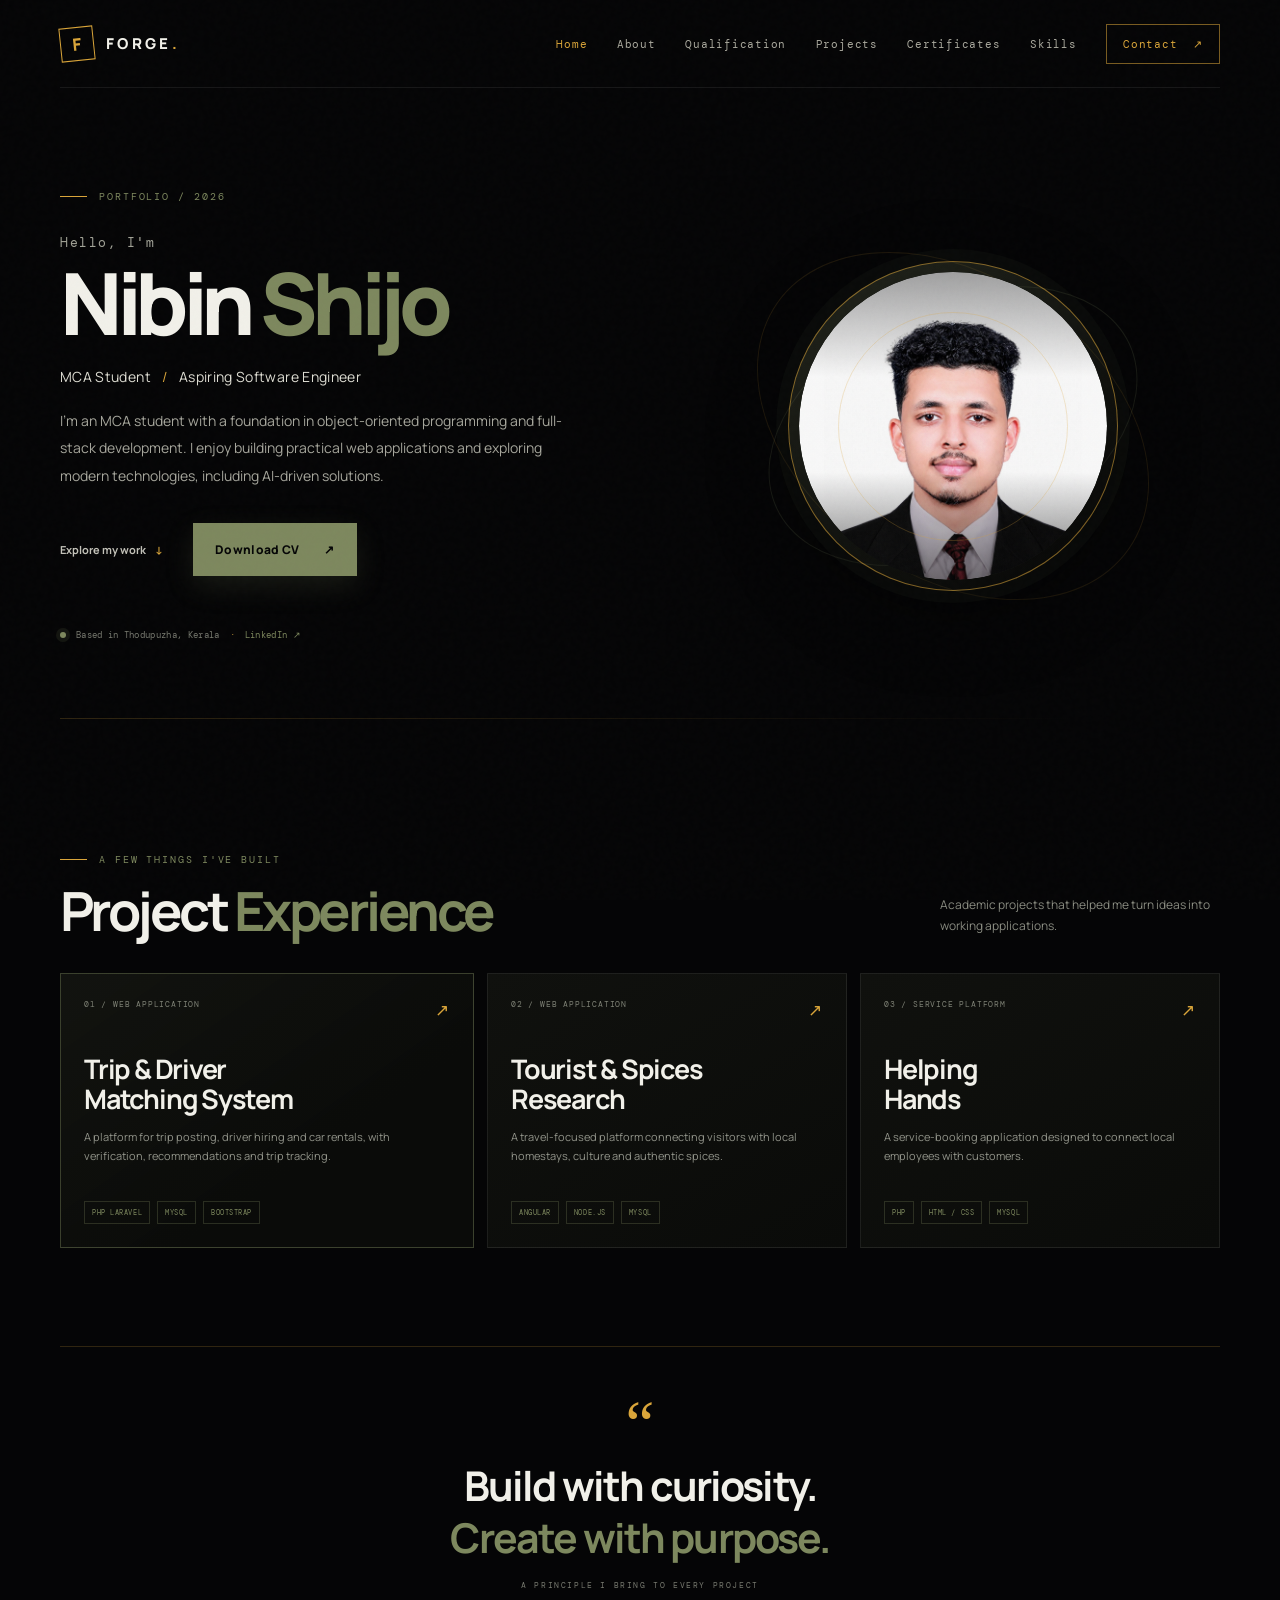
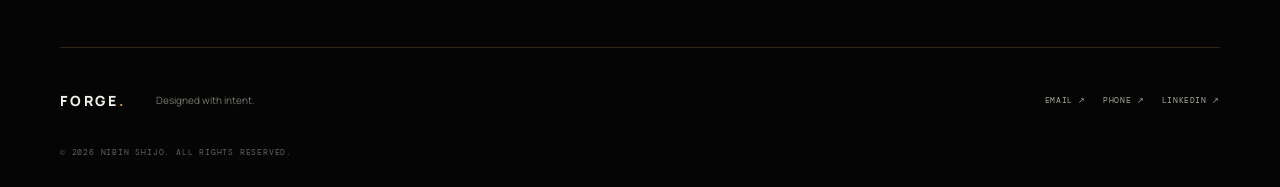
==== commit 4e0eb583: "initial commit" ====
--- a/index.html
+++ b/index.html
@@ -143,7 +143,7 @@
             <!-- YOUR PROFILE PHOTO -->
             <img
               class="portrait-photo"
-              src="Assets/images/profile.jpg"
+              src="Assets/images/profile2.jpeg"
               alt="Profile photograph of Nibin Shijo"
               fetchpriority="high"
             />
--- a/Assets/css/style.css
+++ b/Assets/css/style.css
@@ -4007,3 +4007,589 @@
     }
 
 }
+
+
+/* =====================================================
+   25. POLISHED ALTERNATING QUALIFICATION JOURNEY
+===================================================== */
+.q-timeline {
+    width: min(980px, 100%);
+    padding: 12px 0 20px;
+}
+.q-timeline::before {
+    left: 50%;
+    background: linear-gradient(to bottom, transparent, rgba(217,165,58,.78) 8%, rgba(125,136,94,.65) 92%, transparent);
+}
+.q-timeline-item {
+    display: grid;
+    grid-template-columns: minmax(0, 1fr) 54px minmax(0, 1fr);
+    align-items: center;
+    gap: 0;
+    min-height: 220px;
+    padding: 24px 0;
+}
+.q-timeline-marker {
+    position: relative;
+    top: auto;
+    left: auto;
+    grid-column: 2;
+    grid-row: 1;
+    justify-self: center;
+    align-self: center;
+    width: 17px;
+    height: 17px;
+    transform: none;
+    box-shadow: 0 0 0 7px rgba(217,165,58,.08), 0 0 22px rgba(217,165,58,.16);
+}
+.q-education-card {
+    width: min(100%, 420px);
+    min-height: 185px;
+    padding: 30px;
+    text-align: left;
+    border-radius: 15px;
+    background:
+        radial-gradient(circle at 100% 0, rgba(217,165,58,.10), transparent 38%),
+        linear-gradient(145deg, rgba(125,136,94,.13), #10110e 66%);
+}
+.q-timeline-item:nth-child(odd) .q-education-card {
+    grid-column: 1;
+    grid-row: 1;
+    justify-self: end;
+}
+.q-timeline-item:nth-child(even) .q-education-card {
+    grid-column: 3;
+    grid-row: 1;
+    justify-self: start;
+}
+.q-education-card::before {
+    left: 0;
+    width: 72px;
+    transform: none;
+}
+.q-education-card::after {
+    right: 12px;
+    bottom: -30px;
+    font-size: 125px;
+    opacity: .8;
+}
+.q-institution {
+    margin: 0 0 20px;
+}
+.q-stage {
+    margin-bottom: 16px;
+}
+.q-timeline-item:nth-child(odd) .q-education-card {
+    animation: qCardSlideLeft .7s cubic-bezier(.2,.75,.25,1) both;
+}
+.q-timeline-item:nth-child(even) .q-education-card {
+    animation: qCardSlideRight .7s cubic-bezier(.2,.75,.25,1) both;
+}
+.q-timeline-item:nth-child(2) .q-education-card { animation-delay: .12s; }
+.q-timeline-item:nth-child(3) .q-education-card { animation-delay: .22s; }
+.q-timeline-item:nth-child(4) .q-education-card { animation-delay: .32s; }
+
+@keyframes qCardSlideLeft {
+    from { opacity: 0; transform: translateX(-28px) translateY(12px); }
+    to { opacity: 1; transform: translateX(0) translateY(0); }
+}
+@keyframes qCardSlideRight {
+    from { opacity: 0; transform: translateX(28px) translateY(12px); }
+    to { opacity: 1; transform: translateX(0) translateY(0); }
+}
+.q-education-card:hover {
+    transform: translateY(-7px) scale(1.012);
+}
+
+/* =====================================================
+   26. SKILLS PAGE - RESPONSIVE MOTION DETAILS
+===================================================== */
+.skill-panel {
+    isolation: isolate;
+}
+.skill-panel::after {
+    content: "";
+    position: absolute;
+    inset: 0;
+    z-index: -1;
+    pointer-events: none;
+    opacity: 0;
+    background: linear-gradient(115deg, transparent 15%, rgba(217,165,58,.08) 48%, transparent 78%);
+    transform: translateX(-110%);
+}
+.skill-panel:hover::after,
+.skill-panel:focus-within::after {
+    opacity: 1;
+    animation: skillSheen 1s ease;
+}
+.skill-panel-icon {
+    box-shadow: 0 0 0 0 rgba(217,165,58,0);
+}
+.skill-panel:hover .skill-panel-icon {
+    box-shadow: 0 0 24px rgba(217,165,58,.12);
+}
+.skill-chip-list span {
+    position: relative;
+    overflow: hidden;
+    animation: chipPop .55s cubic-bezier(.2,.75,.25,1) both;
+}
+.skill-chip-list span:nth-child(2) { animation-delay: .06s; }
+.skill-chip-list span:nth-child(3) { animation-delay: .12s; }
+.skill-chip-list span:nth-child(4) { animation-delay: .18s; }
+.technology-cloud span {
+    animation: chipFloatIn .6s cubic-bezier(.2,.75,.25,1) both;
+}
+.technology-cloud span:nth-child(2n) { animation-delay: .07s; }
+.technology-cloud span:nth-child(3n) { animation-delay: .14s; }
+.technology-cloud-wrapper::after {
+    content: "";
+    position: absolute;
+    top: -35%;
+    right: -12%;
+    width: 240px;
+    aspect-ratio: 1;
+    border: 1px solid rgba(217,165,58,.08);
+    border-radius: 50%;
+    box-shadow: 0 0 0 22px rgba(217,165,58,.018), 0 0 0 48px rgba(125,136,94,.018);
+    pointer-events: none;
+    animation: orbitDrift 12s ease-in-out infinite alternate;
+}
+.tech-live-dot {
+    flex: 0 0 auto;
+}
+.skills-callout {
+    isolation: isolate;
+}
+.skills-callout::before {
+    content: "";
+    position: absolute;
+    width: 240px;
+    height: 240px;
+    right: 15%;
+    top: -160px;
+    border-radius: 50%;
+    background: rgba(217,165,58,.09);
+    filter: blur(35px);
+    z-index: -1;
+    animation: calloutGlow 6s ease-in-out infinite alternate;
+}
+.reveal-card {
+    opacity: 1;
+}
+.js-reveal {
+    opacity: 0;
+    transform: translateY(24px);
+    transition: opacity .7s ease, transform .7s cubic-bezier(.2,.75,.25,1);
+}
+.js-reveal.is-visible {
+    opacity: 1;
+    transform: translateY(0);
+}
+@keyframes skillSheen {
+    0% { transform: translateX(-110%); }
+    100% { transform: translateX(110%); }
+}
+@keyframes chipPop {
+    from { opacity: 0; transform: translateY(9px) scale(.96); }
+    to { opacity: 1; transform: translateY(0) scale(1); }
+}
+@keyframes chipFloatIn {
+    from { opacity: 0; transform: translateY(12px) scale(.97); }
+    to { opacity: 1; transform: translateY(0) scale(1); }
+}
+@keyframes orbitDrift {
+    from { transform: translate(0,0) rotate(0deg); }
+    to { transform: translate(-18px,15px) rotate(18deg); }
+}
+@keyframes calloutGlow {
+    from { transform: translateX(-18px) scale(.9); opacity: .45; }
+    to { transform: translateX(22px) scale(1.12); opacity: .9; }
+}
+
+@media (max-width: 700px) {
+    .q-timeline {
+        width: 100%;
+        padding-left: 0;
+    }
+    .q-timeline::before {
+        left: 10px;
+        transform: none;
+    }
+    .q-timeline-item {
+        display: grid;
+        grid-template-columns: 22px minmax(0, 1fr);
+        gap: 13px;
+        min-height: 0;
+        padding: 15px 0 22px;
+    }
+    .q-timeline-marker {
+        grid-column: 1;
+        grid-row: 1;
+        align-self: start;
+        justify-self: center;
+        margin-top: 22px;
+        width: 14px;
+        height: 14px;
+    }
+    .q-timeline-item:nth-child(odd) .q-education-card,
+    .q-timeline-item:nth-child(even) .q-education-card {
+        grid-column: 2;
+        grid-row: 1;
+        justify-self: stretch;
+        width: 100%;
+        min-height: 0;
+        padding: 23px 20px;
+        animation-name: qMobileCardIn;
+    }
+    .q-education-card h3 {
+        font-size: 19px;
+    }
+    .q-education-card::after {
+        font-size: 88px;
+        right: 7px;
+        bottom: -18px;
+    }
+    .q-heading {
+        margin: 58px auto 54px;
+    }
+    .q-heading-meta {
+        gap: 7px;
+    }
+    .q-heading-meta span {
+        font-size: 8px;
+        padding: 8px 10px;
+    }
+    .skill-panel {
+        min-height: 250px;
+        transform: none;
+    }
+    .skill-panel:hover {
+        transform: translateY(-4px);
+    }
+    .skill-chip-list {
+        gap: 8px;
+    }
+    .skill-chip-list span {
+        padding: 10px 13px;
+        font-size: 11px;
+    }
+    .technology-cloud-wrapper::after {
+        width: 150px;
+        right: -50px;
+    }
+    .technology-cloud span {
+        min-height: 42px;
+        padding: 11px 14px;
+        font-size: 11px;
+    }
+    .skills-callout::before {
+        right: -30px;
+        top: -175px;
+    }
+}
+@keyframes qMobileCardIn {
+    from { opacity: 0; transform: translateY(15px); }
+    to { opacity: 1; transform: translateY(0); }
+}
+@media (prefers-reduced-motion: reduce) {
+    .q-timeline-item,
+    .q-education-card,
+    .skill-panel,
+    .skill-chip-list span,
+    .technology-cloud span,
+    .technology-cloud-wrapper::after,
+    .skills-callout::before {
+        animation: none !important;
+    }
+    .js-reveal,
+    .js-reveal.is-visible {
+        opacity: 1;
+        transform: none;
+        transition: none;
+    }
+}
+
+
+/* ==========================================
+   FORGE - SMALL QUALIFICATION DETAILS POPUP
+========================================== */
+
+/* Clickable qualification cards */
+.qualification-trigger {
+    cursor: pointer;
+}
+
+.qualification-trigger:focus-visible .q-education-card {
+    outline: 2px solid #d6ff3f;
+    outline-offset: 5px;
+}
+
+.qualification-hint {
+    margin-top: 12px;
+    color: #d6ff3f;
+    font-family: 'DM Mono', monospace;
+    font-size: 9px;
+    letter-spacing: 1.5px;
+}
+
+.qualification-more {
+    display: inline-block;
+    margin-top: 15px;
+    color: #d6ff3f;
+    font-family: 'DM Mono', monospace;
+    font-size: 9px;
+    letter-spacing: 1px;
+}
+
+/* Popup background */
+.qualification-modal[hidden] {
+    display: none !important;
+}
+
+.qualification-modal {
+    position: fixed;
+    inset: 0;
+    z-index: 99999;
+    display: flex;
+    align-items: center;
+    justify-content: center;
+    padding: 15px;
+}
+
+/* Dark overlay */
+.qualification-modal-backdrop {
+    position: absolute;
+    inset: 0;
+    width: 100%;
+    height: 100%;
+    border: none;
+    background: rgba(0, 0, 0, 0.78);
+    backdrop-filter: blur(5px);
+    cursor: default;
+}
+
+/* SMALL POPUP BOX */
+.qualification-modal-dialog {
+    position: relative;
+    z-index: 2;
+
+    width: 100%;
+    max-width: 390px;
+    max-height: 78vh;
+    overflow-y: auto;
+
+    padding: 25px 24px;
+
+    background: #141511;
+    color: #ffffff;
+
+    border: 1px solid rgba(214, 255, 63, 0.35);
+    border-radius: 15px;
+
+    box-shadow:
+        0 15px 50px rgba(0, 0, 0, 0.6),
+        0 0 20px rgba(214, 255, 63, 0.06);
+
+    animation: smallPopupOpen 0.25s ease-out;
+}
+
+/* Top accent */
+.modal-top-line {
+    position: absolute;
+    top: 0;
+    left: 24px;
+    width: 55px;
+    height: 3px;
+    background: #d6ff3f;
+    border-radius: 0 0 5px 5px;
+}
+
+/* Opening animation */
+@keyframes smallPopupOpen {
+    from {
+        opacity: 0;
+        transform: translateY(12px) scale(0.96);
+    }
+
+    to {
+        opacity: 1;
+        transform: translateY(0) scale(1);
+    }
+}
+
+/* Close button */
+.qualification-modal-close {
+    position: absolute;
+    top: 12px;
+    right: 13px;
+
+    width: 30px;
+    height: 30px;
+
+    border: 1px solid rgba(255,255,255,0.12);
+    border-radius: 50%;
+
+    background: rgba(255,255,255,0.06);
+    color: #ffffff;
+
+    font-size: 21px;
+    line-height: 1;
+    cursor: pointer;
+
+    transition: 0.25s ease;
+}
+
+.qualification-modal-close:hover {
+    background: #d6ff3f;
+    color: #111111;
+    transform: rotate(90deg);
+}
+
+/* Small heading */
+.modal-kicker {
+    margin: 4px 35px 10px 0;
+
+    color: #d6ff3f;
+
+    font-family: 'DM Mono', monospace;
+    font-size: 9px;
+    letter-spacing: 1.5px;
+}
+
+/* Institution name */
+.qualification-modal-dialog h2 {
+    margin: 0 25px 10px 0;
+
+    color: #ffffff;
+
+    font-family: 'Manrope', sans-serif;
+    font-size: 20px;
+    font-weight: 800;
+    line-height: 1.4;
+}
+
+/* Description */
+#modal-description {
+    margin: 0 0 16px;
+
+    color: #b5b5b5;
+
+    font-family: 'Manrope', sans-serif;
+    font-size: 11px;
+    line-height: 1.7;
+}
+
+/* Institution details */
+.modal-facts {
+    display: grid;
+    grid-template-columns: 1fr 1fr;
+    gap: 8px;
+
+    margin-bottom: 17px;
+}
+
+.modal-fact-item {
+    min-width: 0;
+    padding: 10px;
+
+    border: 1px solid rgba(255,255,255,0.09);
+    border-radius: 8px;
+
+    background: rgba(255,255,255,0.035);
+}
+
+.modal-fact-label {
+    display: block;
+    margin-bottom: 5px;
+
+    color: #d6ff3f;
+
+    font-family: 'DM Mono', monospace;
+    font-size: 8px;
+    letter-spacing: 0.8px;
+    text-transform: uppercase;
+}
+
+.modal-fact-value {
+    display: block;
+
+    color: #ffffff;
+
+    font-family: 'Manrope', sans-serif;
+    font-size: 11px;
+    line-height: 1.5;
+    overflow-wrap: anywhere;
+}
+
+/* Website button */
+#modal-website {
+    display: inline-block;
+
+    padding: 9px 13px;
+
+    border: 1px solid #d6ff3f;
+    border-radius: 5px;
+
+    background: #d6ff3f;
+    color: #111111;
+
+    font-family: 'DM Mono', monospace;
+    font-size: 9px;
+    font-weight: 500;
+    letter-spacing: 0.5px;
+
+    text-decoration: none;
+    transition: 0.25s ease;
+}
+
+#modal-website:hover {
+    background: transparent;
+    color: #d6ff3f;
+}
+
+/* Prevent background scrolling */
+body.modal-open {
+    overflow: hidden;
+}
+
+/* Mobile */
+@media (max-width: 480px) {
+
+    .qualification-modal {
+        padding: 12px;
+    }
+
+    .qualification-modal-dialog {
+        max-width: 340px;
+        max-height: 82vh;
+        padding: 23px 18px;
+    }
+
+    .qualification-modal-dialog h2 {
+        font-size: 18px;
+    }
+
+    #modal-description {
+        font-size: 11px;
+    }
+
+    .modal-facts {
+        gap: 7px;
+    }
+
+    .modal-fact-item {
+        padding: 9px;
+    }
+}
+
+/* Accessibility */
+@media (prefers-reduced-motion: reduce) {
+    .qualification-modal-dialog {
+        animation: none;
+    }
+
+    .qualification-modal-close,
+    #modal-website {
+        transition: none;
+    }
+}
+
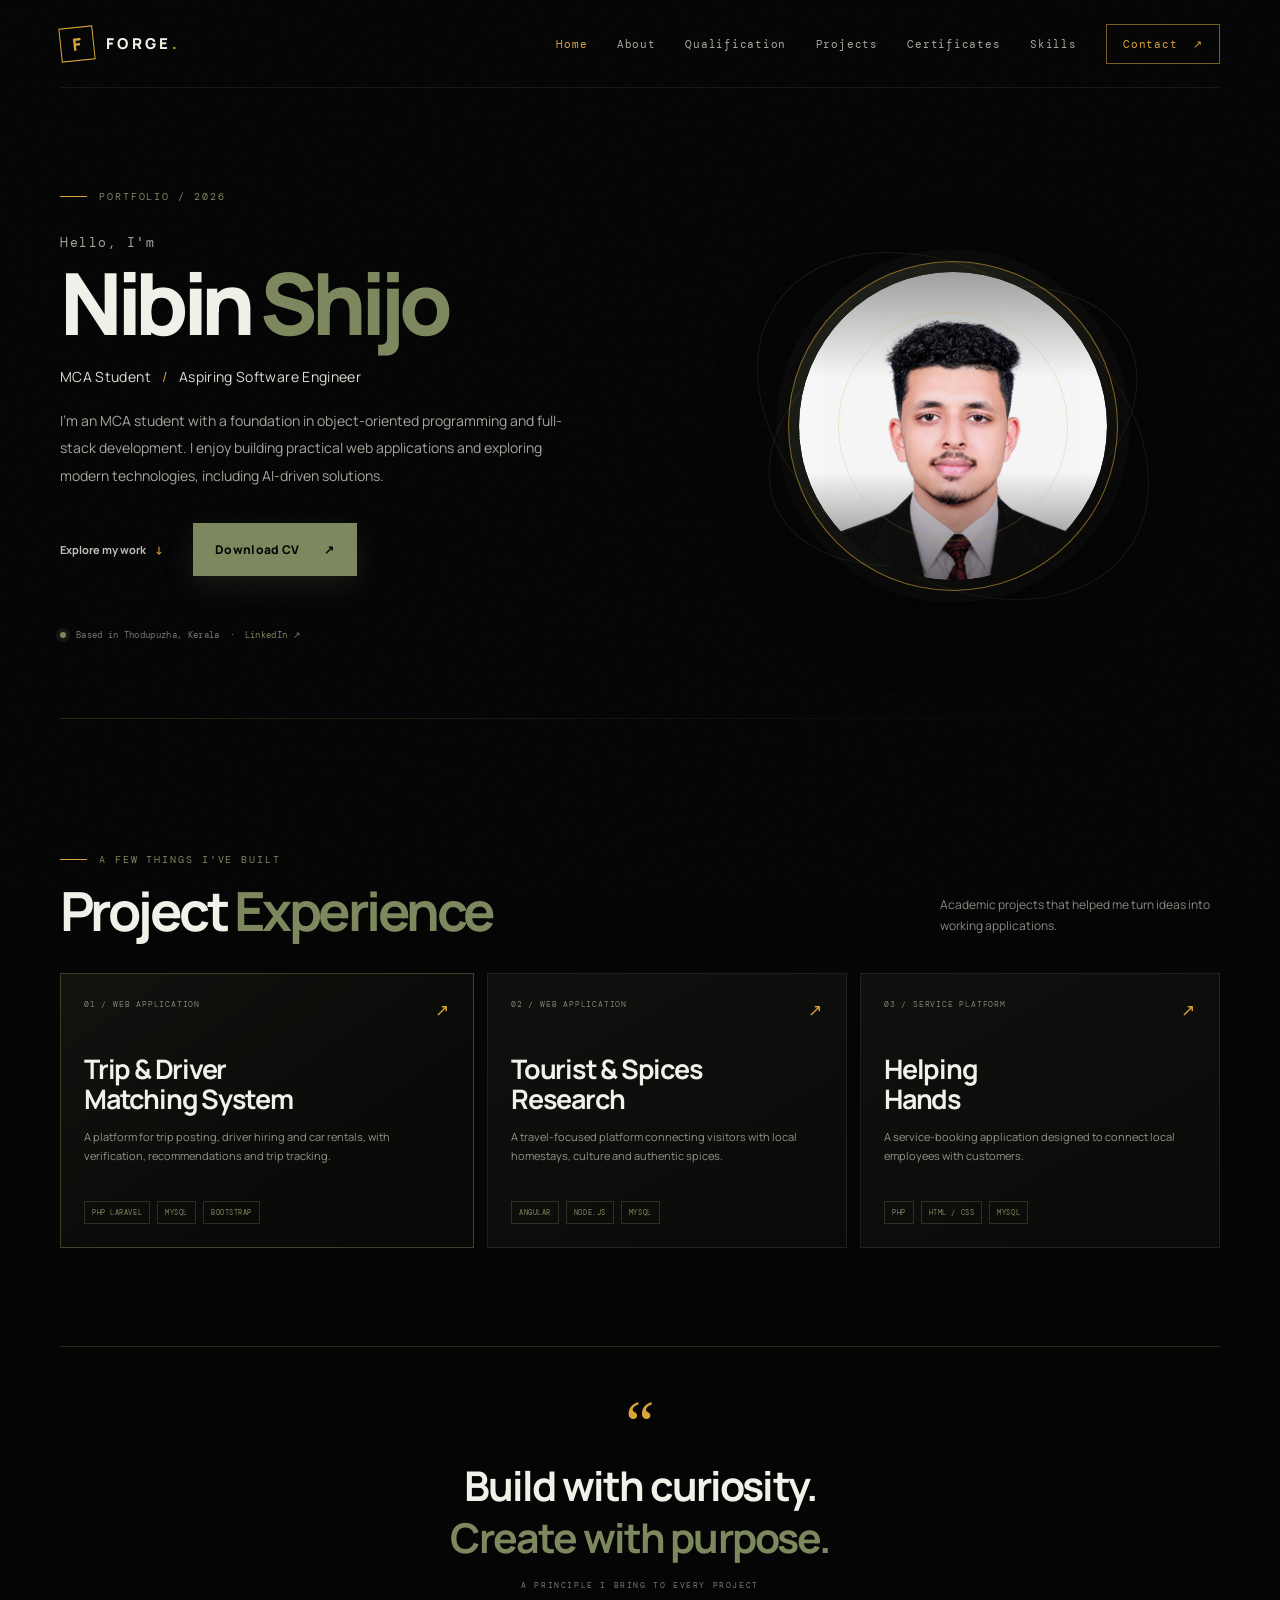
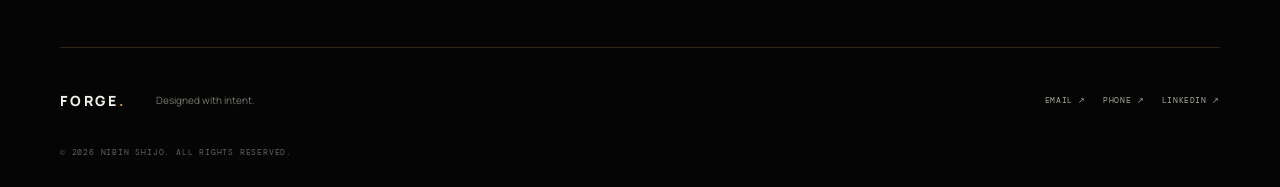
==== commit 84f1cb7c: "Updated" ====
--- a/index.html
+++ b/index.html
@@ -143,7 +143,11 @@
             <!-- YOUR PROFILE PHOTO -->
             <img
               class="portrait-photo"
+<<<<<<< HEAD
               src="Assets/images/profile2.jpeg"
+=======
+              src="Assets/images/profile.jpg"
+>>>>>>> cb26e0d439cd6dea7c9ccc7ed27e814a634020cd
               alt="Profile photograph of Nibin Shijo"
               fetchpriority="high"
             />
--- a/Assets/css/style.css
+++ b/Assets/css/style.css
@@ -4007,6 +4007,7 @@
     }
 
 }
+<<<<<<< HEAD
 
 
 /* =====================================================
@@ -4593,3 +4594,5 @@
     }
 }
 
+=======
+>>>>>>> cb26e0d439cd6dea7c9ccc7ed27e814a634020cd
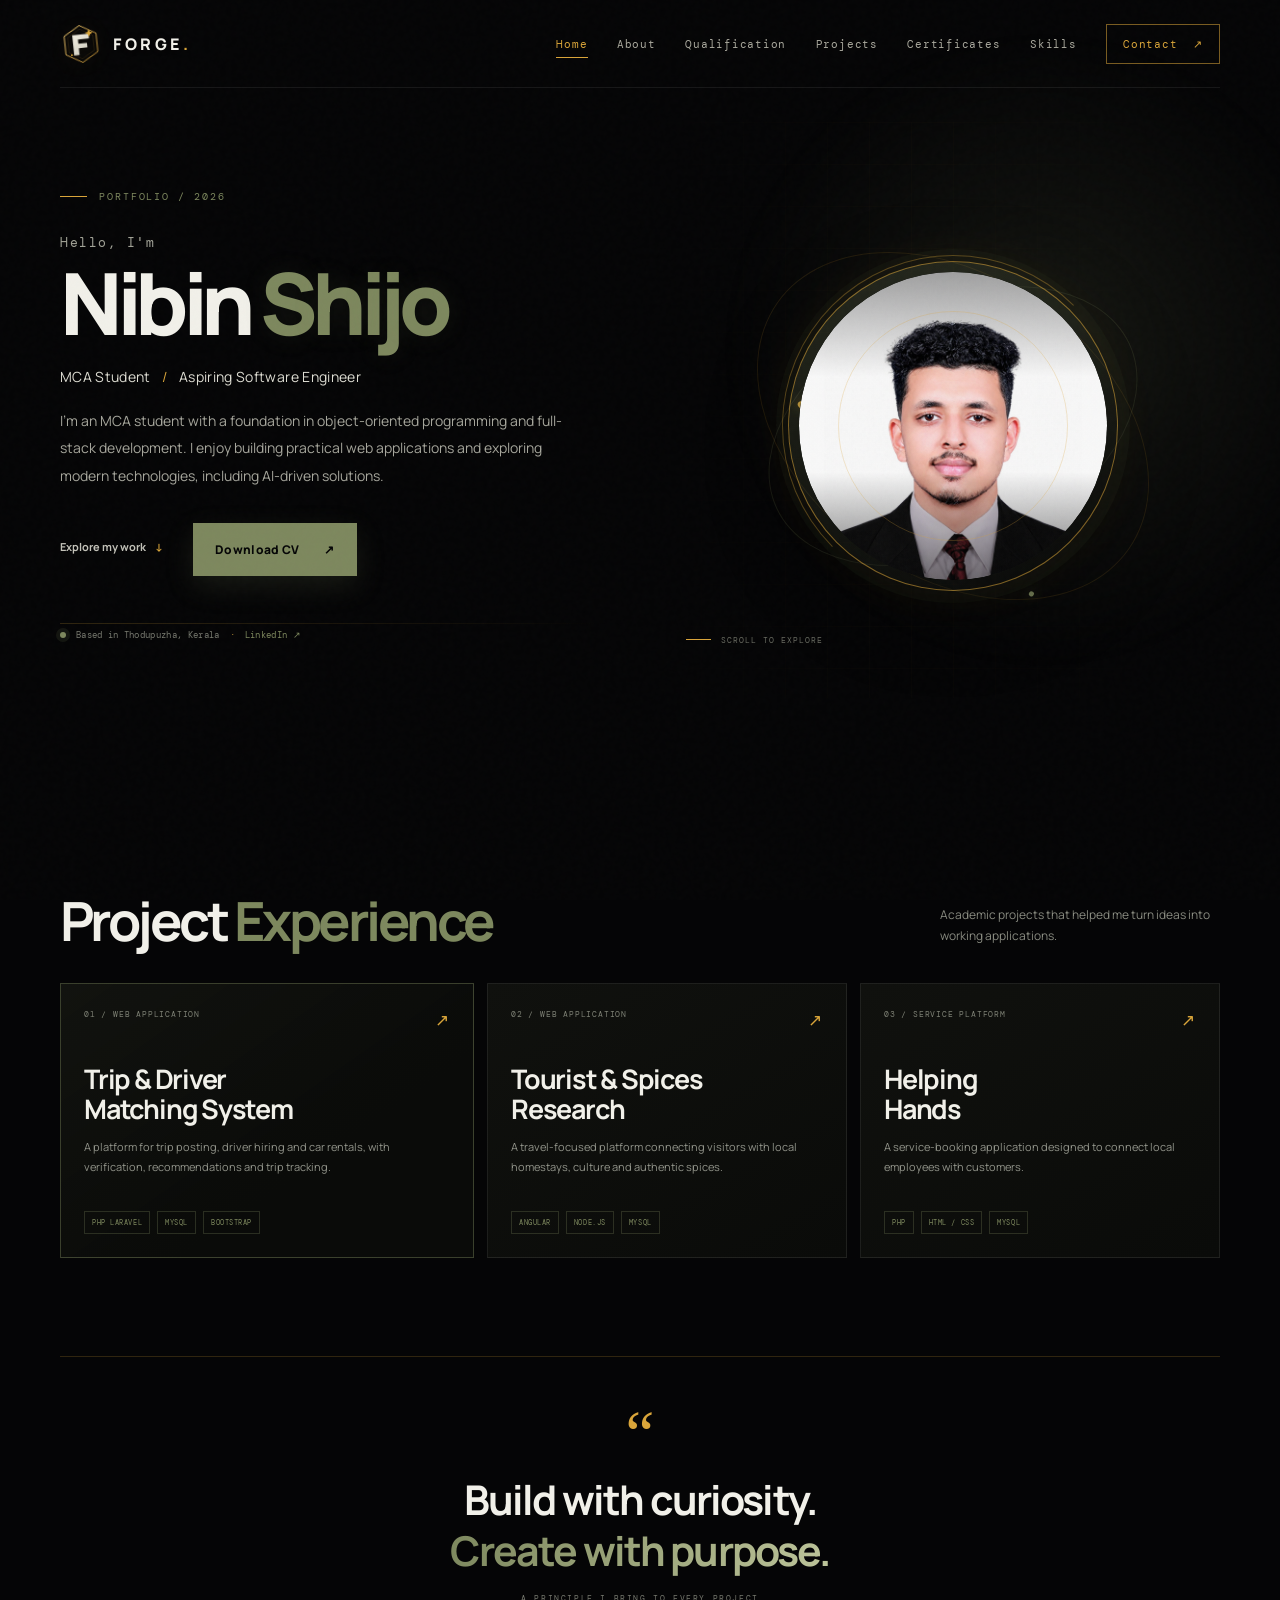
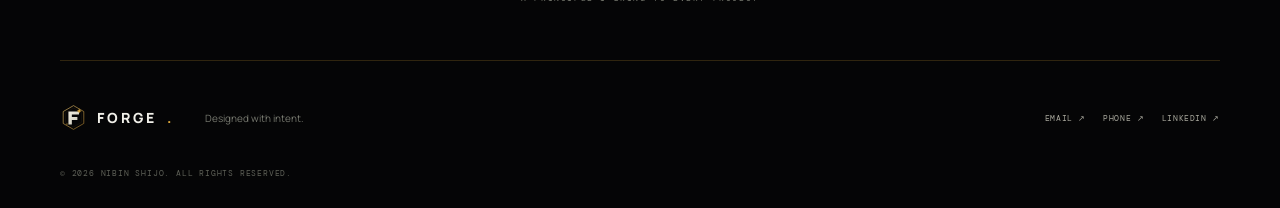
==== commit fee4640b: "updated" ====
--- a/index.html
+++ b/index.html
@@ -22,10 +22,10 @@
   <div class="page-noise" aria-hidden="true"></div>
 
   <!-- HEADER -->
-  <header class="site-header">
+  <header class="site-header" data-home-reveal="down">
 
     <a class="brand" href="index.html" aria-label="FORGE home">
-      <span class="brand-mark">F</span>
+      <span class="brand-mark" aria-hidden="true"><img src="Assets/images/forge-symbol.svg" alt=""></span>
       <span class="brand-name">FORGE<span class="brand-period">.</span></span>
     </a>
 
@@ -63,30 +63,30 @@
       <!-- LEFT CONTENT -->
       <div class="hero-copy">
 
-        <p class="eyebrow">
+        <p class="eyebrow" data-home-intro="eyebrow">
           <span class="eyebrow-line"></span>
           PORTFOLIO / 2026
         </p>
 
-        <p class="intro-label">Hello, I'm</p>
-
-        <h1 id="hero-title">
-          Nibin <span>Shijo</span><span class="heading-period"></span>
+        <p class="intro-label" data-home-intro="label">Hello, I'm</p>
+
+        <h1 id="hero-title" data-home-intro="title" aria-label="Nibin Shijo">
+          Nibin <span class="name-accent">Shijo</span><span class="heading-period"></span>
         </h1>
 
-        <p class="hero-role">
-          MCA Student
+        <p class="hero-role" data-home-intro="role">
+          <span class="role-phrase">MCA Student</span>
           <span class="role-divider">/</span>
-          Aspiring Software Engineer
+          <span class="role-phrase">Aspiring Software Engineer</span>
         </p>
 
-        <p class="hero-description">
+        <p class="hero-description" data-home-intro="description">
           I'm an MCA student with a foundation in object-oriented programming
           and full-stack development. I enjoy building practical web applications
           and exploring modern technologies, including AI-driven solutions.
         </p>
 
-        <div class="hero-actions">
+        <div class="hero-actions" data-home-intro="actions">
 
           <!-- <a class="button button-primary" href="mailto:nibinshijo@gmail.com">
             Let's connect
@@ -108,7 +108,7 @@
 
         </div>
 
-        <div class="hero-meta">
+        <div class="hero-meta" data-home-intro="meta">
 
           <span class="availability-dot" aria-hidden="true"></span>
 
@@ -129,7 +129,7 @@
       </div>
 
       <!-- RIGHT SIDE: PROFILE PHOTO -->
-      <div class="hero-visual">
+      <div class="hero-visual" data-home-intro="visual">
 
         <!-- Decorative orbital rings -->
         <div class="orbit orbit-one" aria-hidden="true"></div>
@@ -143,11 +143,7 @@
             <!-- YOUR PROFILE PHOTO -->
             <img
               class="portrait-photo"
-<<<<<<< HEAD
-              src="Assets/images/profile2.jpeg"
-=======
-              src="Assets/images/profile.jpg"
->>>>>>> cb26e0d439cd6dea7c9ccc7ed27e814a634020cd
+src="Assets/images/profile2.jpeg"
               alt="Profile photograph of Nibin Shijo"
               fetchpriority="high"
             />
@@ -183,10 +179,10 @@
 
       <div class="hero-bottom-rule" aria-hidden="true"></div>
 
-      <!-- <div class="scroll-cue">
+      <div class="scroll-cue" aria-hidden="true">
         <span class="scroll-line"></span>
         SCROLL TO EXPLORE
-      </div> -->
+      </div>
 
     </section>
 
@@ -221,17 +217,17 @@
       <div class="work-heading">
 
         <div>
-          <p class="eyebrow">
+          <p class="eyebrow" data-home-reveal="left">
             <span class="eyebrow-line"></span>
             A FEW THINGS I'VE BUILT
           </p>
 
-          <h2 id="work-title">
+          <h2 id="work-title" data-home-reveal="up">
             Project <span>Experience</span><span class="heading-period"></span>
           </h2>
         </div>
 
-        <p class="work-heading-note">
+        <p class="work-heading-note" data-home-reveal="right">
           Academic projects that helped me turn ideas into working applications.
         </p>
 
@@ -239,7 +235,7 @@
 
       <div class="project-grid">
 
-        <article class="project-card project-card-featured">
+        <article class="project-card project-card-featured" data-home-reveal="left">
 
           <div class="project-topline">
             <span>01 / WEB APPLICATION</span>
@@ -261,7 +257,7 @@
 
         </article>
 
-        <article class="project-card">
+        <article class="project-card" data-home-reveal="up">
 
           <div class="project-topline">
             <span>02 / WEB APPLICATION</span>
@@ -283,7 +279,7 @@
 
         </article>
 
-        <article class="project-card">
+        <article class="project-card" data-home-reveal="right">
 
           <div class="project-topline">
             <span>03 / SERVICE PLATFORM</span>
@@ -310,16 +306,16 @@
     </section>
 
     <!-- PERSONAL QUOTE -->
-    <section class="quote-section section-shell" aria-label="Personal quote">
-
-      <span class="quote-mark" aria-hidden="true">“</span>
-
-      <blockquote>
+    <section class="quote-section section-shell" aria-label="Personal quote" data-home-reveal="scale">
+
+      <span class="quote-mark" aria-hidden="true" data-home-reveal="up">“</span>
+
+      <blockquote data-home-reveal="up">
         Build with curiosity.<br />
         <span>Create with purpose.</span>
       </blockquote>
 
-      <p class="quote-credit">
+      <p class="quote-credit" data-home-reveal="up">
         A PRINCIPLE I BRING TO EVERY PROJECT
       </p>
 
@@ -328,11 +324,9 @@
   </main>
 
   <!-- FOOTER -->
-  <footer class="site-footer section-shell">
-
-    <a class="footer-brand" href="index.html">
-      FORGE<span>.</span>
-    </a>
+  <footer class="site-footer section-shell" data-home-reveal="up">
+
+    <a class="footer-brand" href="index.html"><img class="footer-brand-mark" src="Assets/images/forge-symbol.svg" alt="" aria-hidden="true">FORGE<span>.</span></a>
 
     <p>Designed with intent.</p>
 
--- a/Assets/css/style.css
+++ b/Assets/css/style.css
@@ -241,7 +241,7 @@
     font-weight: 800;
 }
 
-h1 span:first-child {
+h1 > .name-accent {
     color: var(--olive);
 }
 
@@ -4007,7 +4007,6 @@
     }
 
 }
-<<<<<<< HEAD
 
 
 /* =====================================================
@@ -4594,5 +4593,915 @@
     }
 }
 
-=======
->>>>>>> cb26e0d439cd6dea7c9ccc7ed27e814a634020cd
+
+
+/* =====================================================
+   30. FORGE BRAND MARK + REFINED WORDMARK
+===================================================== */
+.brand {
+    gap: 11px;
+}
+.brand-mark {
+    width: 42px;
+    height: 42px;
+    display: grid;
+    place-items: center;
+    border: 0;
+    transform: none;
+    transition: transform .45s cubic-bezier(.2,.75,.25,1), filter .45s ease;
+}
+.brand-mark img {
+    display: block;
+    width: 100%;
+    height: 100%;
+    filter: drop-shadow(0 3px 10px rgba(217,165,58,.12));
+}
+.brand:hover .brand-mark {
+    transform: rotate(-7deg) scale(1.07);
+    filter: drop-shadow(0 0 12px rgba(217,165,58,.18));
+}
+.brand-name {
+    font-size: 16px;
+    letter-spacing: .24em;
+    text-shadow: 0 0 22px rgba(217,165,58,.08);
+}
+.footer-brand {
+    display: inline-flex;
+    align-items: center;
+    gap: 10px;
+    letter-spacing: .22em;
+}
+.footer-brand-mark {
+    width: 27px;
+    height: 27px;
+    display: block;
+}
+
+/* =====================================================
+   31. SKILLS - DIFFERENT MOTIONS FOR EACH TOOL
+===================================================== */
+.toolkit-showcase {
+    padding: clamp(22px, 3.2vw, 38px);
+    border-color: rgba(217,165,58,.24);
+    background:
+        radial-gradient(ellipse at 90% 0%, rgba(217,165,58,.09), transparent 36%),
+        radial-gradient(ellipse at 0% 100%, rgba(125,136,94,.10), transparent 42%),
+        #0b0c0a;
+}
+.toolkit-showcase::before {
+    content: "";
+    position: absolute;
+    inset: 12px;
+    border: 1px solid rgba(255,255,255,.035);
+    border-radius: 9px;
+    pointer-events: none;
+}
+.technology-cloud-heading {
+    position: relative;
+    z-index: 1;
+    margin-bottom: 24px;
+}
+.toolkit-heading-note {
+    margin-left: auto;
+    color: rgba(162,163,151,.62);
+    font: 8px var(--font-mono);
+    letter-spacing: .12em;
+}
+.toolkit-grid {
+    position: relative;
+    z-index: 1;
+    display: grid;
+    grid-template-columns: repeat(4, minmax(0, 1fr));
+    gap: 13px;
+}
+.toolkit-card {
+    --tool-glow: rgba(217,165,58,.13);
+    position: relative;
+    min-height: 158px;
+    padding: 17px 17px 18px;
+    overflow: hidden;
+    isolation: isolate;
+    border: 1px solid rgba(255,255,255,.085);
+    border-radius: 10px;
+    background: linear-gradient(145deg, rgba(255,255,255,.045), rgba(255,255,255,.012) 68%), #10110e;
+    transition: border-color .35s ease, box-shadow .35s ease, background .35s ease, transform .35s ease;
+}
+.toolkit-card::before {
+    content: "";
+    position: absolute;
+    z-index: -1;
+    width: 110px;
+    height: 110px;
+    right: -55px;
+    top: -58px;
+    border-radius: 50%;
+    background: var(--tool-glow);
+    filter: blur(19px);
+    transition: transform .45s ease, opacity .45s ease;
+}
+.toolkit-card::after {
+    content: "";
+    position: absolute;
+    left: 0;
+    right: 0;
+    bottom: 0;
+    height: 2px;
+    background: linear-gradient(90deg, transparent, var(--brass), transparent);
+    transform: scaleX(.15);
+    opacity: 0;
+    transition: transform .4s ease, opacity .4s ease;
+}
+.toolkit-card:hover {
+    transform: translateY(-7px);
+    border-color: rgba(217,165,58,.42);
+    box-shadow: 0 16px 34px rgba(0,0,0,.24), 0 0 25px rgba(217,165,58,.045);
+    background: linear-gradient(145deg, rgba(217,165,58,.07), rgba(255,255,255,.012) 70%), #10110e;
+}
+.toolkit-card:hover::before { transform: scale(1.7); }
+.toolkit-card:hover::after { transform: scaleX(1); opacity: .9; }
+.toolkit-card-top {
+    display: flex;
+    align-items: center;
+    justify-content: space-between;
+    gap: 8px;
+    margin-bottom: 19px;
+}
+.toolkit-symbol {
+    width: 39px;
+    height: 39px;
+    display: grid;
+    place-items: center;
+    flex: 0 0 auto;
+    border: 1px solid rgba(217,165,58,.28);
+    border-radius: 10px;
+    color: var(--brass);
+    background: rgba(217,165,58,.075);
+    font: 800 18px var(--font-main);
+    letter-spacing: -.05em;
+    transform-origin: center;
+}
+.toolkit-card[data-tool-motion="tilt"] .toolkit-symbol { font-size: 13px; }
+.toolkit-kind {
+    color: rgba(162,163,151,.7);
+    text-align: right;
+    font: 7px var(--font-mono);
+    letter-spacing: .08em;
+}
+.toolkit-card h3 {
+    position: relative;
+    margin: 0 0 5px;
+    color: var(--white);
+    font-size: 15px;
+    font-weight: 800;
+    letter-spacing: -.025em;
+}
+.toolkit-card p {
+    color: #92948a;
+    font-size: 10px;
+    line-height: 1.6;
+}
+.toolkit-card-index {
+    position: absolute;
+    right: 15px;
+    bottom: 13px;
+    color: rgba(217,165,58,.34);
+    font: 8px var(--font-mono);
+    letter-spacing: .08em;
+}
+/* Entrance directions vary by tool; animation begins only when scrolled into view. */
+.toolkit-card.js-reveal {
+    opacity: 0;
+    transform: translateY(22px) scale(.96);
+    transition: opacity .65s ease var(--reveal-delay, 0ms), transform .72s cubic-bezier(.2,.75,.25,1) var(--reveal-delay, 0ms), border-color .35s ease, box-shadow .35s ease, background .35s ease;
+}
+.toolkit-card.js-reveal:nth-child(4n+1) { transform: translateX(-34px) rotate(-2deg) scale(.96); }
+.toolkit-card.js-reveal:nth-child(4n+2) { transform: translateY(30px) scale(.88); }
+.toolkit-card.js-reveal:nth-child(4n+3) { transform: translateX(34px) rotate(2deg) scale(.96); }
+.toolkit-card.js-reveal:nth-child(4n) { transform: translateY(-26px) rotateX(14deg) scale(.94); }
+.toolkit-card.js-reveal.is-visible { opacity: 1; transform: translate(0,0) rotate(0) rotateX(0) scale(1); }
+.toolkit-card.js-reveal.is-visible:hover { transform: translateY(-7px); }
+/* Every toolkit emblem has a distinct, restrained idle motion. */
+.toolkit-card.is-visible[data-tool-motion="forge"] .toolkit-symbol { animation: forgeHeat 3.8s ease-in-out infinite; }
+.toolkit-card.is-visible[data-tool-motion="pop"] .toolkit-symbol { animation: toolPop 3.2s ease-in-out infinite; }
+.toolkit-card.is-visible[data-tool-motion="flip"] .toolkit-symbol { animation: toolFlip 5.4s ease-in-out infinite; }
+.toolkit-card.is-visible[data-tool-motion="slide"] .toolkit-symbol { animation: toolSlide 3.6s ease-in-out infinite; }
+.toolkit-card.is-visible[data-tool-motion="orbit"] .toolkit-symbol { animation: toolOrbit 6s linear infinite; }
+.toolkit-card.is-visible[data-tool-motion="rise"] .toolkit-symbol { animation: toolRise 3.4s ease-in-out infinite; }
+.toolkit-card.is-visible[data-tool-motion="glow"] .toolkit-symbol { animation: toolGlow 2.8s ease-in-out infinite alternate; }
+.toolkit-card.is-visible[data-tool-motion="tilt"] .toolkit-symbol { animation: toolTilt 4s ease-in-out infinite; }
+@keyframes forgeHeat { 0%,100% { box-shadow: 0 0 0 rgba(217,165,58,0); } 50% { box-shadow: 0 0 20px rgba(217,165,58,.22); transform: translateY(-3px); } }
+@keyframes toolPop { 0%,100% { transform: scale(1); } 45% { transform: scale(1.12); } 60% { transform: scale(.97); } }
+@keyframes toolFlip { 0%,78%,100% { transform: rotateY(0); } 88% { transform: rotateY(180deg); } }
+@keyframes toolSlide { 0%,100% { transform: translateX(0); } 50% { transform: translateX(5px); } }
+@keyframes toolOrbit { to { transform: rotate(360deg); } }
+@keyframes toolRise { 0%,100% { transform: translateY(0); } 50% { transform: translateY(-5px); } }
+@keyframes toolGlow { from { box-shadow: 0 0 0 rgba(217,165,58,0); } to { box-shadow: 0 0 18px rgba(217,165,58,.28); } }
+@keyframes toolTilt { 0%,100% { transform: rotate(0); } 50% { transform: rotate(-7deg); } }
+
+/* Extra movement variety for the programming / web / database chips. */
+.skill-chip-list span:nth-child(4n+1) { animation: chipDrift .55s cubic-bezier(.2,.75,.25,1) both; }
+.skill-chip-list span:nth-child(4n+2) { animation: chipScale .62s cubic-bezier(.2,.75,.25,1) both; }
+.skill-chip-list span:nth-child(4n+3) { animation: chipSlide .68s cubic-bezier(.2,.75,.25,1) both; }
+@keyframes chipDrift { from { opacity: 0; transform: translateY(14px) rotate(-3deg); } to { opacity: 1; transform: translateY(0) rotate(0); } }
+@keyframes chipScale { from { opacity: 0; transform: scale(.78); } to { opacity: 1; transform: scale(1); } }
+@keyframes chipSlide { from { opacity: 0; transform: translateX(16px); } to { opacity: 1; transform: translateX(0); } }
+
+/* =====================================================
+   32. ABOUT - PORTRAIT FEATURE
+===================================================== */
+.about-intro-grid {
+    grid-template-columns: minmax(260px, .78fr) minmax(0, 1.22fr);
+    align-items: stretch;
+    gap: 18px;
+}
+.about-portrait-card {
+    position: relative;
+    min-width: 0;
+    padding: 17px;
+    overflow: hidden;
+    border: 1px solid rgba(217,165,58,.2);
+    border-radius: 12px;
+    background: radial-gradient(circle at 50% 0, rgba(217,165,58,.1), transparent 45%), linear-gradient(150deg,#11120f,#090a08);
+}
+.about-photo-frame {
+    position: relative;
+    width: 100%;
+    aspect-ratio: 4 / 5;
+    overflow: hidden;
+    border-radius: 8px;
+    background: #171813;
+}
+.about-photo-frame::after {
+    content: "";
+    position: absolute;
+    inset: 0;
+    background: linear-gradient(180deg, rgba(5,5,6,.04) 45%, rgba(5,5,6,.42) 100%);
+    pointer-events: none;
+}
+.about-photo-frame img {
+    display: block;
+    width: 100%;
+    height: 100%;
+    object-fit: cover;
+    object-position: center 24%;
+    filter: saturate(.84) contrast(1.04);
+    transition: transform .8s cubic-bezier(.2,.75,.25,1), filter .6s ease;
+}
+.about-portrait-card:hover .about-photo-frame img {
+    transform: scale(1.045);
+    filter: saturate(1) contrast(1.05);
+}
+.about-photo-corner {
+    position: absolute;
+    z-index: 2;
+    width: 34px;
+    height: 34px;
+    border-color: var(--brass);
+    border-style: solid;
+    opacity: .85;
+}
+.about-photo-corner-top { top: 11px; left: 11px; border-width: 1px 0 0 1px; }
+.about-photo-corner-bottom { right: 11px; bottom: 11px; border-width: 0 1px 1px 0; }
+.about-photo-index {
+    position: absolute;
+    z-index: 3;
+    left: 16px;
+    bottom: 15px;
+    color: #f1f0e9;
+    font: 8px var(--font-mono);
+    letter-spacing: .15em;
+}
+.about-photo-caption {
+    display: flex;
+    align-items: center;
+    justify-content: space-between;
+    gap: 12px;
+    padding: 19px 4px 8px;
+}
+.about-photo-caption .panel-index {
+    margin-bottom: 7px;
+    font-size: 7px;
+}
+.about-photo-caption h2 {
+    color: var(--white);
+    font-size: clamp(22px,2.5vw,29px);
+    letter-spacing: -.055em;
+}
+.about-photo-caption h2 span { color: var(--olive); }
+.about-photo-spark {
+    color: var(--brass);
+    font-size: 24px;
+    animation: forgeSpark 5s ease-in-out infinite;
+}
+@keyframes forgeSpark { 0%,100% { transform: rotate(0) scale(1); opacity: .65; } 50% { transform: rotate(75deg) scale(1.18); opacity: 1; } }
+.about-photo-role {
+    padding: 0 4px 6px;
+    color: rgba(162,163,151,.72);
+    font: 8px var(--font-mono);
+    letter-spacing: .1em;
+}
+.about-photo-role span { color: var(--brass); padding: 0 4px; }
+.about-main-panel {
+    border-radius: 12px;
+    padding: clamp(25px,3vw,38px);
+}
+.about-main-panel h2 { margin-bottom: 18px; }
+.about-details-heading {
+    display: flex;
+    align-items: center;
+    gap: 10px;
+    margin: 28px 0 4px;
+    color: var(--brass);
+    font: 8px var(--font-mono);
+    letter-spacing: .14em;
+}
+.about-details-line { width: 24px; height: 1px; background: var(--brass); }
+.about-detail-list {
+    display: grid;
+    grid-template-columns: repeat(2, minmax(0,1fr));
+    column-gap: 22px;
+}
+.about-detail-list > div { padding: 13px 0; }
+.about-detail-list > div:last-child { border-bottom: 0; grid-column: 1 / -1; }
+.about-detail-list dt { font-size: 8px; }
+.about-detail-list dd { font-size: 11px; }
+
+/* =====================================================
+   33. QUALIFICATION - REVEAL AS THE PAGE SCROLLS
+===================================================== */
+.q-timeline {
+    --timeline-progress: 0%;
+}
+.q-timeline::before {
+    z-index: 0;
+    background: rgba(217,165,58,.13);
+}
+.q-timeline::after {
+    content: "";
+    position: absolute;
+    z-index: 0;
+    top: 0;
+    left: 50%;
+    width: 2px;
+    height: var(--timeline-progress);
+    max-height: 100%;
+    transform: translateX(-50%);
+    border-radius: 3px;
+    background: linear-gradient(to bottom, #E7C16C, #D9A53A 65%, #7D885E);
+    box-shadow: 0 0 12px rgba(217,165,58,.24);
+    transition: height .12s linear;
+}
+.q-timeline-item {
+    z-index: 1;
+    opacity: 1;
+    animation: none;
+}
+.q-timeline-item.js-reveal {
+    opacity: 0;
+    transition: opacity .75s ease var(--reveal-delay, 0ms), transform .78s cubic-bezier(.2,.75,.25,1) var(--reveal-delay, 0ms);
+}
+.q-timeline-item:nth-child(odd).js-reveal { transform: translateX(-34px); }
+.q-timeline-item:nth-child(even).js-reveal { transform: translateX(34px); }
+.q-timeline-item.js-reveal.is-visible { opacity: 1; transform: translateX(0); }
+.q-education-card,
+.q-timeline-item:nth-child(odd) .q-education-card,
+.q-timeline-item:nth-child(even) .q-education-card {
+    animation: none;
+}
+.q-timeline-marker {
+    position: relative;
+    z-index: 2;
+    background: #090a08;
+    transition: background .35s ease, box-shadow .35s ease, transform .35s ease;
+}
+.q-timeline-item.is-visible .q-timeline-marker {
+    background: var(--brass);
+    box-shadow: 0 0 0 8px rgba(217,165,58,.1), 0 0 22px rgba(217,165,58,.3);
+}
+
+/* Scroll reveal for other page elements, only enabled when JavaScript is available. */
+.skill-panel.js-reveal,
+.about-portrait-card.js-reveal,
+.about-main-panel.js-reveal,
+.compact-card.js-reveal {
+    opacity: 0;
+    transform: translateY(26px);
+    transition: opacity .7s ease var(--reveal-delay, 0ms), transform .75s cubic-bezier(.2,.75,.25,1) var(--reveal-delay, 0ms), border-color .35s ease, box-shadow .35s ease;
+}
+.skill-panel.js-reveal { animation: none; }
+.skill-panel.js-reveal.is-visible,
+.about-portrait-card.js-reveal.is-visible,
+.about-main-panel.js-reveal.is-visible,
+.compact-card.js-reveal.is-visible {
+    opacity: 1;
+    transform: translateY(0);
+}
+
+/* Responsive tuning */
+@media (max-width: 1000px) {
+    .toolkit-grid { grid-template-columns: repeat(3, minmax(0,1fr)); }
+    .about-intro-grid { grid-template-columns: minmax(230px,.78fr) minmax(0,1.22fr); }
+}
+@media (max-width: 760px) {
+    .toolkit-grid { grid-template-columns: repeat(2, minmax(0,1fr)); }
+    .toolkit-heading-note { display: none; }
+    .about-intro-grid { grid-template-columns: minmax(0,1fr); }
+    .about-portrait-card { width: min(100%, 470px); margin-inline: auto; }
+    .about-photo-frame { aspect-ratio: 5 / 4; }
+    .about-photo-frame img { object-position: center 27%; }
+    .about-detail-list { grid-template-columns: 1fr 1fr; }
+    .q-timeline::after { left: 10px; }
+    .q-timeline-item:nth-child(odd).js-reveal,
+    .q-timeline-item:nth-child(even).js-reveal { transform: translateX(0) translateY(22px); }
+    .q-timeline-item.js-reveal.is-visible { transform: translateX(0) translateY(0); }
+}
+@media (max-width: 480px) {
+    .brand-mark { width: 38px; height: 38px; }
+    .brand-name { font-size: 14px; }
+    .toolkit-grid { gap: 9px; }
+    .toolkit-card { min-height: 145px; padding: 13px; }
+    .toolkit-card-top { align-items: flex-start; flex-direction: column; gap: 9px; margin-bottom: 13px; }
+    .toolkit-kind { text-align: left; font-size: 6px; }
+    .toolkit-symbol { width: 35px; height: 35px; }
+    .toolkit-card h3 { font-size: 14px; }
+    .toolkit-card p { font-size: 9px; }
+    .about-photo-frame { aspect-ratio: 4 / 5; }
+    .about-detail-list { grid-template-columns: 1fr; }
+    .about-main-panel { padding: 23px; }
+}
+@media (prefers-reduced-motion: reduce) {
+    .brand-mark,
+    .toolkit-card,
+    .toolkit-symbol,
+    .about-photo-frame img,
+    .about-photo-spark,
+    .q-timeline::after,
+    .q-timeline-marker,
+    .skill-chip-list span {
+        animation: none !important;
+        transition: none !important;
+    }
+    .toolkit-card.js-reveal,
+    .toolkit-card.js-reveal.is-visible,
+    .q-timeline-item.js-reveal,
+    .q-timeline-item.js-reveal.is-visible,
+    .skill-panel.js-reveal,
+    .skill-panel.js-reveal.is-visible,
+    .about-portrait-card.js-reveal,
+    .about-portrait-card.js-reveal.is-visible,
+    .about-main-panel.js-reveal,
+    .about-main-panel.js-reveal.is-visible,
+    .compact-card.js-reveal,
+    .compact-card.js-reveal.is-visible {
+        opacity: 1 !important;
+        transform: none !important;
+    }
+}
+
+
+/* =====================================================
+   34. HOME PAGE — FORGE MOTION SYSTEM
+   Staggered typography, cinematic hero, interactive cards
+===================================================== */
+
+body.home-motion-page {
+    --home-ease: cubic-bezier(.2,.78,.22,1);
+}
+
+/* Fine reading progress line */
+.home-scroll-progress {
+    position: fixed;
+    inset: 0 auto auto 0;
+    z-index: 100;
+    width: 100%;
+    height: 2px;
+    pointer-events: none;
+    background: linear-gradient(90deg, var(--olive), var(--brass), #f1d28d);
+    transform: scaleX(0);
+    transform-origin: left center;
+    box-shadow: 0 0 12px rgba(217,165,58,.45);
+}
+
+/* Soft technical atmosphere behind the hero */
+.hero {
+    isolation: isolate;
+}
+.hero::before,
+.hero::after {
+    content: "";
+    position: absolute;
+    pointer-events: none;
+    z-index: 0;
+}
+.hero::before {
+    width: min(58vw, 660px);
+    aspect-ratio: 1;
+    right: -13%;
+    top: -10%;
+    border-radius: 50%;
+    background: radial-gradient(circle, rgba(125,136,94,.16) 0, rgba(125,136,94,.07) 32%, transparent 68%);
+    filter: blur(10px);
+    animation: heroAtmosphere 10s ease-in-out infinite alternate;
+}
+.hero::after {
+    inset: 5% 0 11% 48%;
+    opacity: .22;
+    background-image: linear-gradient(rgba(217,165,58,.08) 1px, transparent 1px), linear-gradient(90deg, rgba(217,165,58,.08) 1px, transparent 1px);
+    background-size: 42px 42px;
+    mask-image: linear-gradient(90deg, transparent, #000 45%, transparent);
+    animation: heroGridDrift 22s linear infinite;
+}
+.hero-copy,
+.hero-visual,
+.hero-bottom-rule,
+.scroll-cue {
+    position: relative;
+    z-index: 1;
+}
+
+/* Hero entrance sequence */
+.home-motion-page .hero-copy [data-home-intro] {
+    opacity: 0;
+    animation: homeIntroRise .82s var(--home-ease) both;
+}
+.home-motion-page .hero-copy [data-home-intro="eyebrow"] { animation-delay: .10s; }
+.home-motion-page .hero-copy [data-home-intro="label"] { animation-delay: .23s; }
+.home-motion-page .hero-copy [data-home-intro="title"] { opacity: 1; animation: none; }
+.home-motion-page .hero-copy [data-home-intro="role"] { animation-delay: .90s; }
+.home-motion-page .hero-copy [data-home-intro="description"] { animation-delay: 1.08s; }
+.home-motion-page .hero-copy [data-home-intro="actions"] { animation-delay: 1.25s; }
+.home-motion-page .hero-copy [data-home-intro="meta"] { animation-delay: 1.42s; }
+.home-motion-page .hero-visual[data-home-intro] {
+    opacity: 0;
+    animation: heroVisualIn 1.1s var(--home-ease) .38s both;
+}
+.home-motion-page .eyebrow-line {
+    transform-origin: left center;
+    animation: eyebrowLineGrow .75s var(--home-ease) .25s both;
+}
+
+/* Character-by-character name reveal */
+#hero-title .name-letter {
+    display: inline-block;
+    opacity: 0;
+    transform: translateY(.72em) rotate(5deg) scale(.92);
+    transform-origin: 50% 100%;
+    animation: nameLetterIn .72s var(--home-ease) both;
+    animation-delay: calc(.42s + var(--letter-index, 0) * 42ms);
+    will-change: transform, opacity;
+}
+#hero-title .name-letter.space {
+    width: .23em;
+}
+#hero-title > .name-accent {
+    display: inline;
+    color: var(--olive);
+    text-shadow: 0 0 26px rgba(125,136,94,.12);
+}
+#hero-title > .name-accent .name-letter {
+    color: var(--olive);
+}
+#hero-title .heading-period {
+    display: inline-block;
+    animation: periodPulse 2.6s ease-in-out 1.6s infinite;
+}
+
+/* Role copy gets a small independent lift */
+.hero-role .role-phrase {
+    display: inline-block;
+    transition: color .3s ease, transform .3s ease;
+}
+.hero-role .role-phrase:hover {
+    color: var(--brass);
+    transform: translateY(-2px);
+}
+.role-divider {
+    display: inline-block;
+    animation: dividerBlink 2.2s ease-in-out 1.2s infinite;
+}
+
+/* Hero portrait and orbit animation */
+.home-motion-page .portrait-frame {
+    animation: portraitFloat 6.5s ease-in-out 1.2s infinite;
+    box-shadow: 0 0 0 12px rgba(125,136,94,.045), 0 22px 80px rgba(0,0,0,.45), 0 0 55px rgba(217,165,58,.08);
+}
+.home-motion-page .portrait-frame::before {
+    content: "";
+    position: absolute;
+    inset: -7px;
+    border: 1px solid rgba(217,165,58,.34);
+    border-radius: 50%;
+    border-right-color: transparent;
+    border-bottom-color: transparent;
+    animation: portraitHalo 9s linear infinite;
+    pointer-events: none;
+}
+.home-motion-page .portrait-photo {
+    animation: photoBreathe 9s ease-in-out 1.3s infinite alternate;
+}
+.home-motion-page .orbit-one { animation: orbitFloatOne 13s ease-in-out infinite alternate; }
+.home-motion-page .orbit-two { animation: orbitFloatTwo 17s ease-in-out infinite alternate; }
+.home-motion-page .orbit-one::after,
+.home-motion-page .orbit-two::after {
+    content: "";
+    position: absolute;
+    top: 15%;
+    left: 16%;
+    width: 7px;
+    height: 7px;
+    border-radius: 50%;
+    background: var(--brass);
+    box-shadow: 0 0 12px rgba(217,165,58,.65);
+}
+.home-motion-page .orbit-two::after {
+    top: auto;
+    left: auto;
+    right: 12%;
+    bottom: 18%;
+    width: 5px;
+    height: 5px;
+    background: var(--olive);
+    box-shadow: 0 0 13px rgba(125,136,94,.75);
+}
+
+/* Navigation micro-interactions */
+.home-motion-page .brand-mark {
+    transition: transform .55s var(--home-ease), box-shadow .35s ease, background .35s ease;
+    animation: brandMarkEnter .8s var(--home-ease) .08s both;
+}
+.home-motion-page .brand:hover .brand-mark {
+    transform: rotate(0deg) scale(1.08);
+    box-shadow: 0 0 20px rgba(217,165,58,.2);
+    background: rgba(217,165,58,.08);
+}
+.home-motion-page .brand-name {
+    display: inline-block;
+    animation: brandWordIn .8s var(--home-ease) .16s both;
+}
+.home-motion-page .nav-link {
+    position: relative;
+    transition: color .28s ease, transform .28s ease;
+}
+.home-motion-page .nav-link:not(.nav-contact)::after {
+    content: "";
+    position: absolute;
+    left: 0;
+    right: 0;
+    bottom: -7px;
+    height: 1px;
+    background: var(--brass);
+    transform: scaleX(0);
+    transform-origin: right;
+    transition: transform .32s var(--home-ease);
+}
+.home-motion-page .nav-link:not(.nav-contact):hover {
+    transform: translateY(-2px);
+}
+.home-motion-page .nav-link:not(.nav-contact):hover::after,
+.home-motion-page .nav-link.active::after {
+    transform: scaleX(1);
+    transform-origin: left;
+}
+
+/* Buttons: travelling highlight and arrow response */
+.hero-actions .button,
+.hero-actions .text-link {
+    position: relative;
+    overflow: hidden;
+}
+.hero-actions .button-primary::before {
+    content: "";
+    position: absolute;
+    top: -50%;
+    left: -75%;
+    width: 48%;
+    height: 200%;
+    background: linear-gradient(90deg, transparent, rgba(255,255,255,.34), transparent);
+    transform: skewX(-22deg);
+    transition: left .65s ease;
+}
+.hero-actions .button-primary:hover::before { left: 135%; }
+.hero-actions .button-primary span,
+.hero-actions .text-link span {
+    display: inline-block;
+    transition: transform .3s var(--home-ease);
+}
+.hero-actions .button-primary:hover span,
+.hero-actions .text-link:hover span { transform: translate(3px,-2px); }
+.hero-actions .text-link {
+    padding-bottom: 5px;
+}
+.hero-actions .text-link::after {
+    content: "";
+    position: absolute;
+    left: 0;
+    right: 16px;
+    bottom: 0;
+    height: 1px;
+    background: var(--brass);
+    transform: scaleX(0);
+    transform-origin: left;
+    transition: transform .35s ease;
+}
+.hero-actions .text-link:hover::after { transform: scaleX(1); }
+.availability-dot {
+    animation: availabilityPulse 2.5s ease-out infinite;
+}
+
+/* Scroll cue */
+.scroll-cue { animation: cueIn 1s ease 1.8s both; }
+.scroll-line {
+    position: relative;
+    overflow: hidden;
+}
+.scroll-line::after {
+    content: "";
+    position: absolute;
+    inset: 0;
+    background: #f1d28d;
+    transform: translateX(-110%);
+    animation: scrollLineTravel 2.3s ease-in-out 2s infinite;
+}
+
+/* Scroll-triggered reveals for the work, quote and footer sections */
+.home-motion-page .home-reveal {
+    opacity: 0;
+    transition: opacity .78s ease var(--home-delay, 0ms), transform .86s var(--home-ease) var(--home-delay, 0ms), filter .86s ease var(--home-delay, 0ms);
+    filter: blur(3px);
+}
+.home-motion-page .home-reveal[data-home-reveal="up"] { transform: translateY(35px); }
+.home-motion-page .home-reveal[data-home-reveal="down"] { transform: translateY(-24px); }
+.home-motion-page .home-reveal[data-home-reveal="left"] { transform: translateX(-42px); }
+.home-motion-page .home-reveal[data-home-reveal="right"] { transform: translateX(42px); }
+.home-motion-page .home-reveal[data-home-reveal="scale"] { transform: translateY(18px) scale(.96); }
+.home-motion-page .home-reveal.is-home-visible {
+    opacity: 1;
+    transform: none;
+    filter: blur(0);
+}
+.work-heading h2[data-home-reveal] { transition-delay: .08s; }
+
+/* Projects: ambient cursor light, depth and tactile hover */
+.project-grid { perspective: 1200px; }
+.project-card {
+    position: relative;
+    overflow: hidden;
+    isolation: isolate;
+    transform-style: preserve-3d;
+    will-change: transform;
+    transition: transform .42s var(--home-ease), border-color .35s ease, box-shadow .4s ease;
+}
+.project-card::before {
+    content: "";
+    position: absolute;
+    z-index: -1;
+    inset: 0;
+    opacity: 0;
+    pointer-events: none;
+    background: radial-gradient(260px circle at var(--spot-x, 50%) var(--spot-y, 0%), rgba(217,165,58,.16), transparent 68%);
+    transition: opacity .35s ease;
+}
+.project-card::after {
+    content: "";
+    position: absolute;
+    top: 0;
+    left: -110%;
+    width: 75%;
+    height: 1px;
+    background: linear-gradient(90deg, transparent, rgba(217,165,58,.8), transparent);
+    transition: left .8s ease;
+}
+.project-card:hover {
+    transform: perspective(900px) rotateX(var(--tilt-x, 0deg)) rotateY(var(--tilt-y, 0deg)) translateY(-8px);
+    border-color: rgba(217,165,58,.48);
+    box-shadow: 0 22px 55px rgba(0,0,0,.25), 0 0 30px rgba(217,165,58,.055);
+}
+.project-card:hover::before { opacity: 1; }
+.project-card:hover::after { left: 130%; }
+.project-card h3 {
+    transition: color .35s ease, transform .4s var(--home-ease);
+    transform-origin: left center;
+}
+.project-card:hover h3 {
+    color: #f3e5c6;
+    transform: translateX(3px);
+}
+.project-symbol {
+    transition: transform .38s var(--home-ease), color .3s ease;
+}
+.project-card:hover .project-symbol {
+    color: #f1d28d;
+    transform: translate(3px,-3px) rotate(45deg);
+}
+.project-tags span {
+    transition: color .25s ease, background .25s ease, border-color .25s ease, transform .25s ease;
+}
+.project-tags span:hover {
+    color: var(--black);
+    background: var(--brass);
+    border-color: var(--brass);
+    transform: translateY(-3px);
+}
+
+/* Quote statement and footer details */
+.quote-mark {
+    display: inline-block;
+    animation: quoteMarkFloat 4s ease-in-out infinite;
+}
+.quote-section blockquote span {
+    display: inline-block;
+    background: linear-gradient(100deg, var(--olive), #c2c99f, var(--olive));
+    background-size: 220% 100%;
+    -webkit-background-clip: text;
+    background-clip: text;
+    -webkit-text-fill-color: transparent;
+    animation: quoteTextShimmer 7s ease-in-out infinite;
+}
+.footer-brand-mark {
+    transition: transform .4s var(--home-ease), filter .4s ease;
+}
+.footer-brand:hover .footer-brand-mark {
+    transform: rotate(-12deg) scale(1.12);
+    filter: drop-shadow(0 0 7px rgba(217,165,58,.42));
+}
+.footer-links a {
+    position: relative;
+    transition: color .25s ease, transform .25s ease;
+}
+.footer-links a:hover { transform: translateY(-3px); }
+.footer-links a::after {
+    content: "";
+    position: absolute;
+    left: 0;
+    right: 0;
+    bottom: -5px;
+    height: 1px;
+    background: var(--brass);
+    transform: scaleX(0);
+    transition: transform .28s ease;
+}
+.footer-links a:hover::after { transform: scaleX(1); }
+
+@keyframes homeIntroRise {
+    from { opacity: 0; transform: translateY(24px); filter: blur(5px); }
+    to { opacity: 1; transform: translateY(0); filter: blur(0); }
+}
+@keyframes nameLetterIn {
+    0% { opacity: 0; transform: translateY(.72em) rotate(5deg) scale(.92); filter: blur(5px); }
+    72% { opacity: 1; transform: translateY(-.06em) rotate(-1deg) scale(1.02); filter: blur(0); }
+    100% { opacity: 1; transform: translateY(0) rotate(0) scale(1); filter: blur(0); }
+}
+@keyframes heroVisualIn {
+    from { opacity: 0; transform: translateY(22px) scale(.94); filter: blur(8px); }
+    to { opacity: 1; transform: translateY(0) scale(1); filter: blur(0); }
+}
+@keyframes eyebrowLineGrow { from { transform: scaleX(0); } to { transform: scaleX(1); } }
+@keyframes periodPulse { 0%,100% { opacity: 1; text-shadow: 0 0 0 rgba(217,165,58,0); } 50% { opacity: .65; text-shadow: 0 0 18px rgba(217,165,58,.6); } }
+@keyframes dividerBlink { 0%,100% { opacity: .55; } 50% { opacity: 1; } }
+@keyframes portraitFloat { 0%,100% { transform: translateY(0) rotate(0); } 50% { transform: translateY(-11px) rotate(.7deg); } }
+@keyframes portraitHalo { to { transform: rotate(360deg); } }
+@keyframes photoBreathe { from { transform: scale(1); } to { transform: scale(1.055); } }
+@keyframes orbitFloatOne { from { transform: rotate(-25deg) translateX(-3px); } to { transform: rotate(-16deg) translateX(8px); } }
+@keyframes orbitFloatTwo { from { transform: rotate(35deg) translateY(5px); } to { transform: rotate(43deg) translateY(-7px); } }
+@keyframes heroAtmosphere { from { transform: translate3d(0,0,0) scale(.92); opacity: .72; } to { transform: translate3d(-22px,16px,0) scale(1.08); opacity: 1; } }
+@keyframes heroGridDrift { from { background-position: 0 0; } to { background-position: 42px 42px; } }
+@keyframes brandMarkEnter { from { opacity: 0; transform: rotate(-20deg) scale(.75); } to { opacity: 1; transform: rotate(-6deg) scale(1); } }
+@keyframes brandWordIn { from { opacity: 0; letter-spacing: .42em; } to { opacity: 1; letter-spacing: .22em; } }
+@keyframes availabilityPulse { 0% { box-shadow: 0 0 0 0 rgba(125,136,94,.34); } 70% { box-shadow: 0 0 0 8px rgba(125,136,94,0); } 100% { box-shadow: 0 0 0 0 rgba(125,136,94,0); } }
+@keyframes cueIn { from { opacity: 0; transform: translateY(8px); } to { opacity: 1; transform: translateY(0); } }
+@keyframes scrollLineTravel { 0%,100% { transform: translateX(-110%); } 55% { transform: translateX(110%); } }
+@keyframes quoteMarkFloat { 0%,100% { transform: translateY(0) rotate(0); } 50% { transform: translateY(-6px) rotate(-4deg); } }
+@keyframes quoteTextShimmer { 0%,100% { background-position: 0% 50%; } 50% { background-position: 100% 50%; } }
+
+@media (max-width: 900px) {
+    .hero::before { right: -22%; width: 70vw; }
+    .hero::after { left: 38%; opacity: .15; }
+}
+@media (max-width: 640px) {
+    .hero::before { width: 100vw; right: -30%; top: 30%; opacity: .7; }
+    .hero::after { inset: 25% -10% 18% 20%; opacity: .1; }
+    .home-motion-page .portrait-frame { animation-duration: 7.5s; }
+    .home-motion-page .hero-visual[data-home-intro] { animation-delay: .7s; }
+    .home-motion-page .hero-copy [data-home-intro="meta"] { animation-delay: 1.5s; }
+    .scroll-cue { right: 0; }
+    .project-card:hover { transform: translateY(-5px); }
+}
+@media (prefers-reduced-motion: reduce) {
+    .home-scroll-progress { display: none; }
+    .home-motion-page *,
+    .home-motion-page *::before,
+    .home-motion-page *::after {
+        animation-duration: .01ms !important;
+        animation-iteration-count: 1 !important;
+        scroll-behavior: auto !important;
+        transition-duration: .01ms !important;
+    }
+    .home-motion-page .hero-copy [data-home-intro],
+    .home-motion-page .hero-visual[data-home-intro],
+    .home-motion-page .home-reveal {
+        opacity: 1 !important;
+        transform: none !important;
+        filter: none !important;
+    }
+    #hero-title .name-letter { opacity: 1 !important; transform: none !important; }
+}
